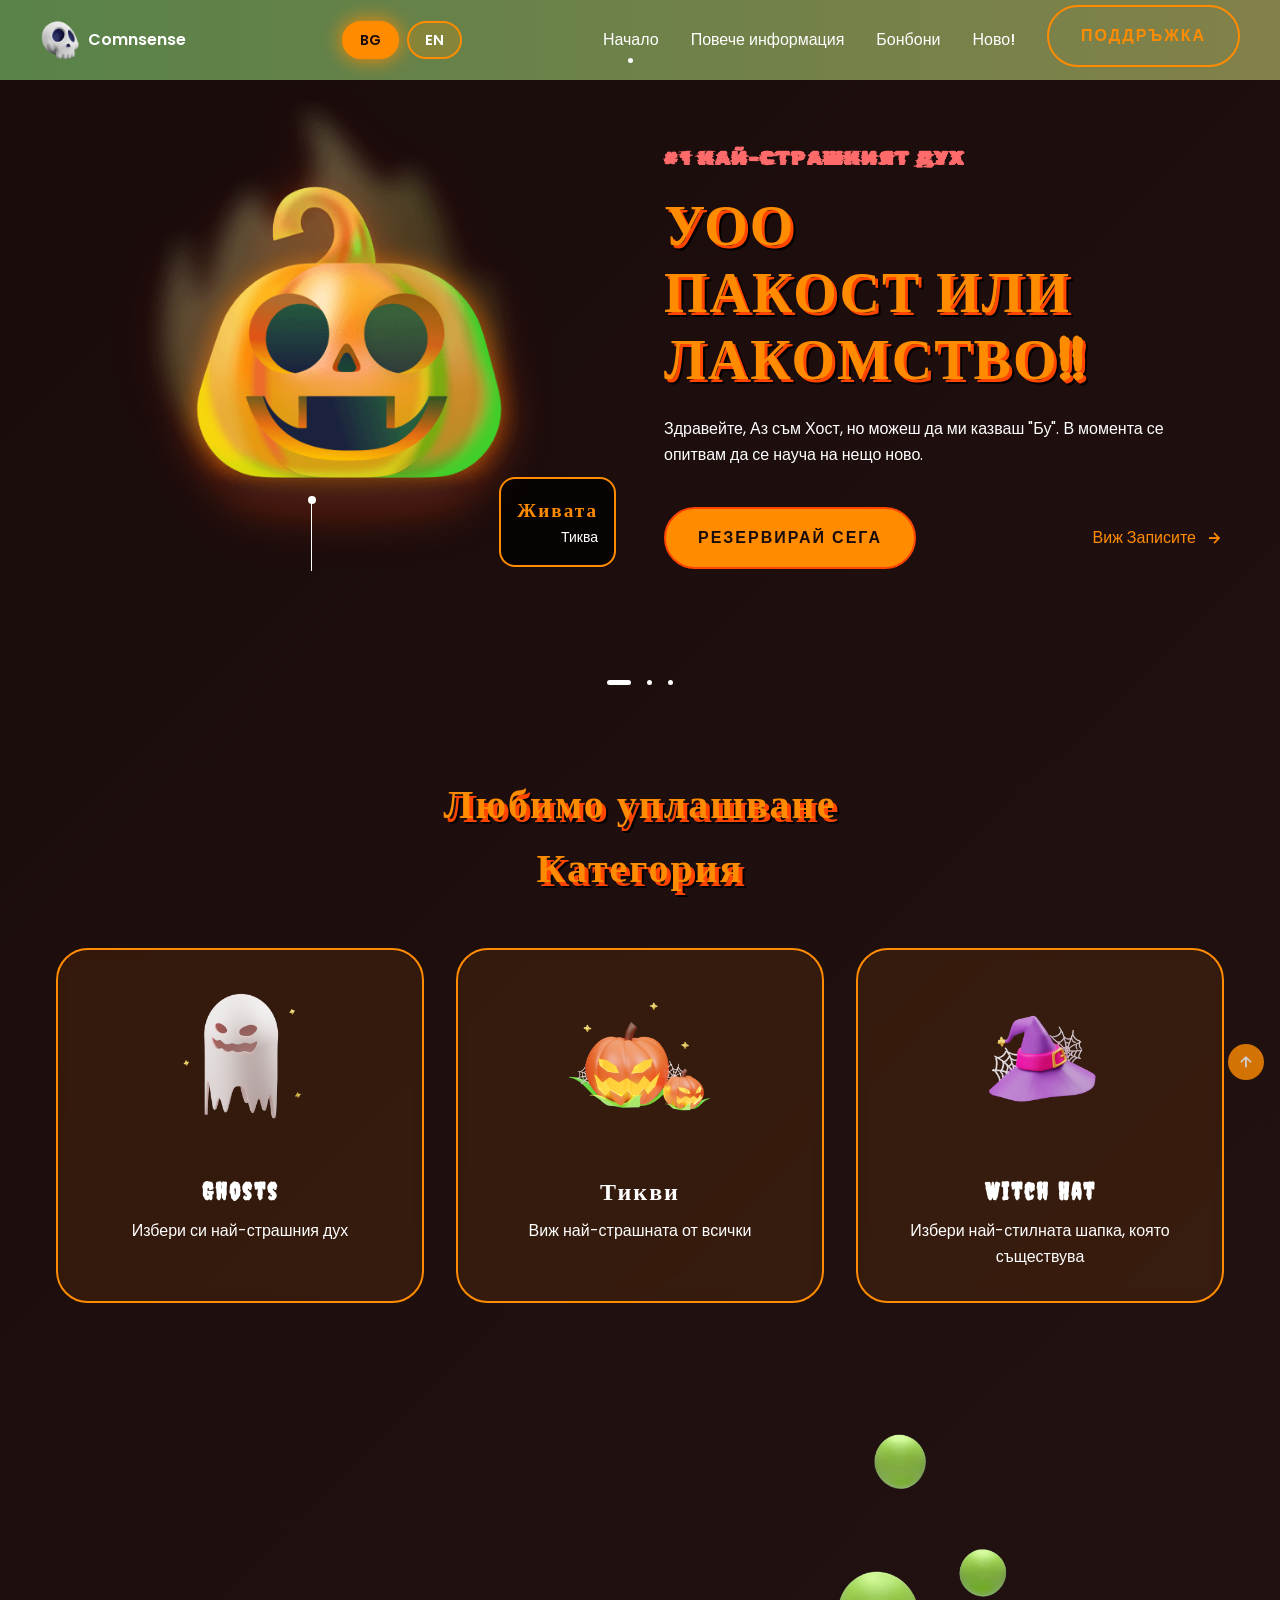
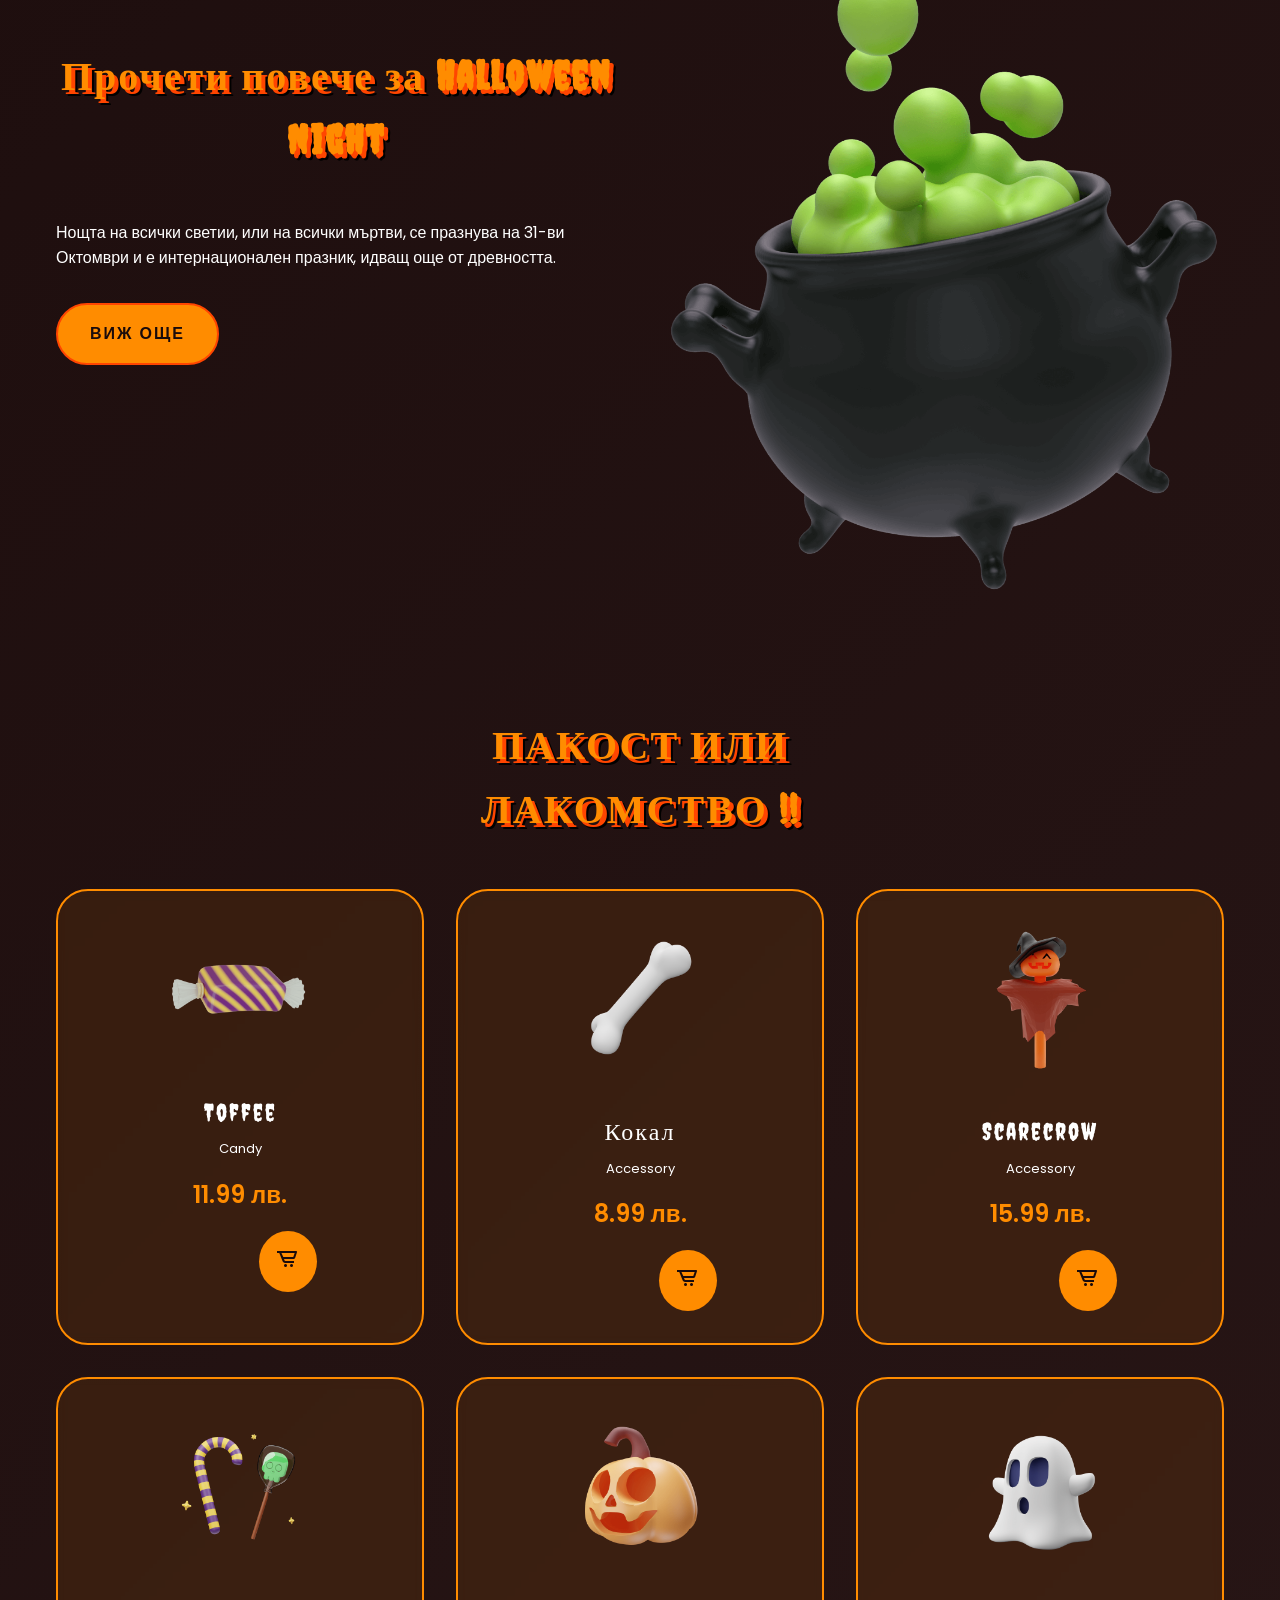
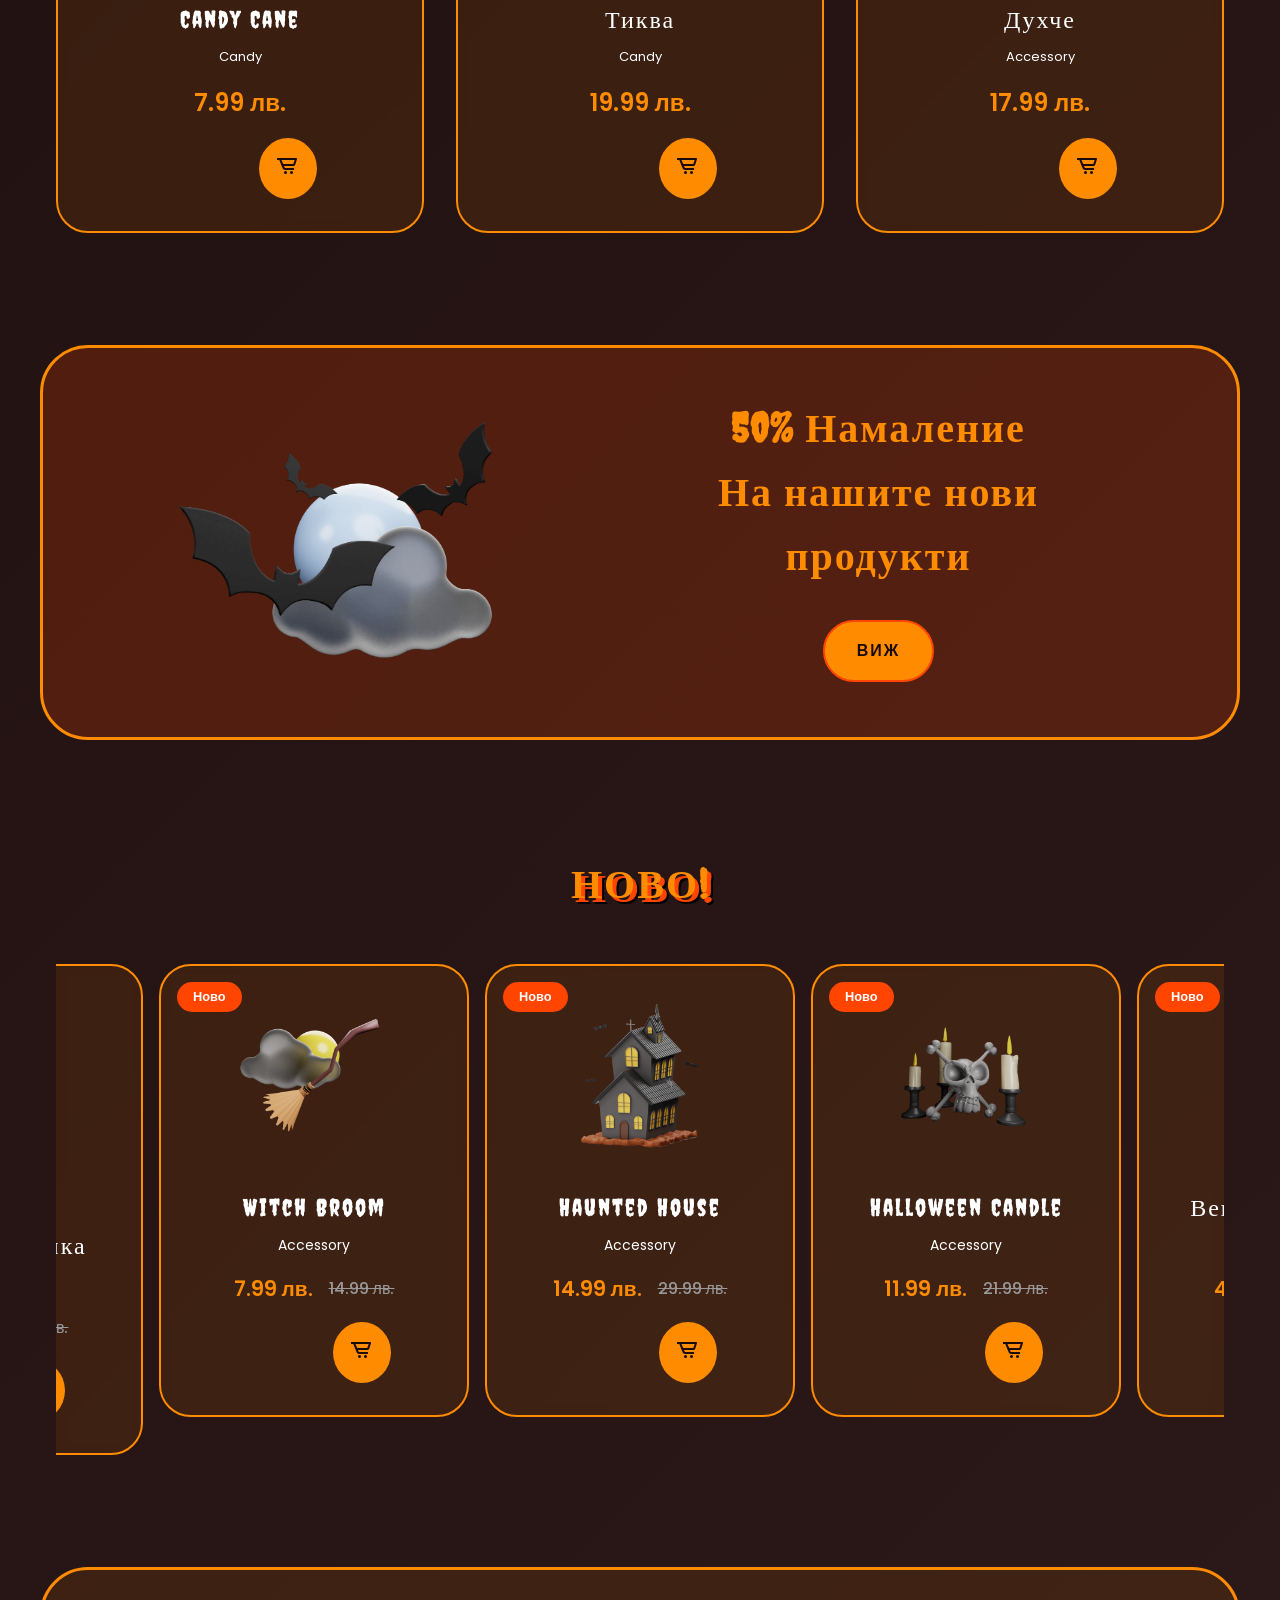
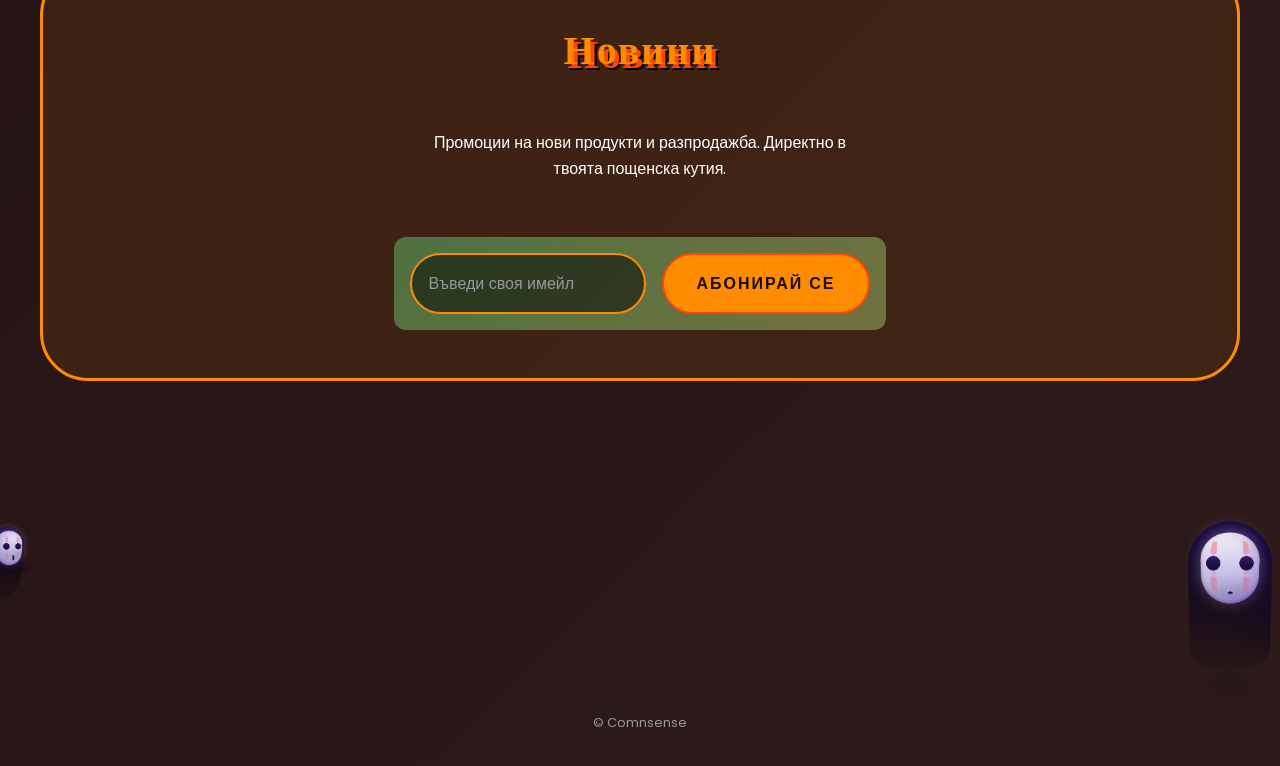
==== Halloween Website/index.html @ a044f671 "Add files via upload" ====
<!DOCTYPE html>
<html lang="bg">
<head>
    <meta charset="UTF-8">
    <meta name="viewport" content="width=device-width, initial-scale=1.0">
    
    <!--=============== FAVICON ===============-->
    <link rel="shortcut icon" href="assets/img/favicon.png" type="image/x-icon">
    
    <!--=============== BOXICONS ===============-->
    <link rel="stylesheet" href="https://cdn.jsdelivr.net/npm/boxicons@latest/css/boxicons.min.css">
    
    <!--=============== SWIPER CSS ===============--> 
    <link rel="stylesheet" href="assets/css/swiper-bundle.min.css">
    
    <!--=============== GOOGLE FONTS ===============-->
    <link rel="preconnect" href="https://fonts.googleapis.com">
    <link rel="preconnect" href="https://fonts.gstatic.com" crossorigin>
    <link href="https://fonts.googleapis.com/css2?family=Creepster&family=Poppins:wght@400;500;600;700&family=Rubik+Glitch&display=swap" rel="stylesheet">
    
    <!--=============== CSS ===============--> 
    <link rel="stylesheet" href="assets/css/styles.css">

    <style>
        /*=============== GOOGLE FONTS & БАЗОВИ СТИЛОВЕ ===============*/
        * {
            margin: 0;
            padding: 0;
            box-sizing: border-box;
        }

        body {
            font-family: 'Poppins', sans-serif;
            background: linear-gradient(135deg, #1a0b0b 0%, #2d1a1a 100%);
            color: #fff;
            line-height: 1.6;
        }

        html {
            scroll-behavior: smooth;
        }

        ul {
            list-style: none;
        }

        a {
            text-decoration: none;
        }

        img {
            max-width: 100%;
            height: auto;
        }

        .container {
            max-width: 1200px;
            margin: 0 auto;
            padding: 0 1rem;
        }

        .section {
            padding: 5rem 0 2rem;
        }

        .section__title {
            font-family: 'Creepster', cursive;
            font-size: 2.5rem;
            text-align: center;
            margin-bottom: 3rem;
            color: #ff8c00;
            text-shadow: 4px 4px 0 #ff4500, 6px 6px 0 #000;
            letter-spacing: 2px;
        }

        /*=============== ЕЗИКОВ ПРЕВКЛЮЧВАТЕЛ ===============*/
        .language-switcher {
            display: flex;
            gap: 0.5rem;
            margin-left: 1rem;
        }

        .lang-btn {
            background: rgba(255, 140, 0, 0.2);
            border: 2px solid #ff8c00;
            color: #fff;
            padding: 0.4rem 1rem;
            border-radius: 2rem;
            font-weight: 600;
            font-size: 0.9rem;
            cursor: pointer;
            transition: all 0.3s ease;
            backdrop-filter: blur(5px);
        }

        .lang-btn.active {
            background: #ff8c00;
            color: #1a0b0b;
            box-shadow: 0 0 20px #ff8c00;
        }

        .lang-btn:hover {
            background: #ff8c00;
            color: #1a0b0b;
            transform: scale(1.05);
        }

        /*=============== ШРИФТОВЕ ===============*/
        h1, h2, h3, h4 {
            font-family: 'Creepster', cursive;
            letter-spacing: 2px;
        }

        .home__title {
            font-size: 3.5rem;
            line-height: 1.2;
            color: #ff8c00;
            text-shadow: 3px 3px 0 #ff4500, 5px 5px 0 #000;
        }

        .home__subtitle {
            font-family: 'Rubik Glitch', cursive;
            font-size: 1.2rem;
            color: #ff6b6b;
        }

        .category__title, .trick__title, .new__title {
            font-family: 'Creepster', cursive;
            font-size: 1.5rem;
            margin: 1rem 0 0.5rem;
        }

        /*=============== АНИМАЦИИ ===============*/
        @keyframes float {
            0% { transform: translateY(0px) rotate(0deg); }
            50% { transform: translateY(-20px) rotate(2deg); }
            100% { transform: translateY(0px) rotate(0deg); }
        }
        
        @keyframes pulse {
            0% { transform: scale(1); }
            50% { transform: scale(1.08); filter: brightness(1.2); }
            100% { transform: scale(1); }
        }
        
        @keyframes spin {
            from { transform: rotate(0deg); }
            to { transform: rotate(360deg); }
        }
        
        @keyframes flicker {
            0% { opacity: 1; text-shadow: 0 0 10px #ff8c00; }
            25% { opacity: 0.8; text-shadow: 0 0 20px #ff4500; }
            50% { opacity: 1; text-shadow: 0 0 30px #ff8c00; }
            75% { opacity: 0.9; text-shadow: 0 0 15px #ff4500; }
            100% { opacity: 1; text-shadow: 0 0 10px #ff8c00; }
        }
        
        @keyframes shake {
            0% { transform: translateX(0); }
            25% { transform: translateX(-8px) rotate(-2deg); }
            50% { transform: translateX(8px) rotate(2deg); }
            75% { transform: translateX(-4px) rotate(-1deg); }
            100% { transform: translateX(0) rotate(0); }
        }
        
        @keyframes glow {
            0% { filter: drop-shadow(0 0 5px #ff8c00); }
            50% { filter: drop-shadow(0 0 20px #ff4500) drop-shadow(0 0 30px #ff8c00); }
            100% { filter: drop-shadow(0 0 5px #ff8c00); }
        }
        
        @keyframes bounce {
            0%, 100% { transform: translateY(0) scale(1); }
            50% { transform: translateY(-15px) scale(1.05); }
        }
        
        @keyframes rotate-scale {
            0% { transform: rotate(0) scale(1); }
            50% { transform: rotate(8deg) scale(1.15); }
            100% { transform: rotate(0) scale(1); }
        }

        @keyframes creepy-text {
            0% { transform: skew(0deg); }
            20% { transform: skew(5deg); }
            40% { transform: skew(-5deg); }
            60% { transform: skew(3deg); }
            80% { transform: skew(-3deg); }
            100% { transform: skew(0deg); }
        }

        /*=============== ПРИЛАГАНЕ НА АНИМАЦИИ ===============*/
        .home__img {
            animation: float 4s ease-in-out infinite;
            filter: drop-shadow(0 10px 20px rgba(255, 69, 0, 0.5));
        }
        
        .category__img {
            animation: pulse 3s ease-in-out infinite;
        }
        
        .trick__img {
            animation: bounce 3s ease-in-out infinite;
        }
        
        .new__img {
            animation: glow 3s ease-in-out infinite;
        }
        
        .discount__img {
            animation: rotate-scale 5s ease-in-out infinite;
        }
        
        .footer__img-one,
        .footer__img-two {
            animation: float 5s ease-in-out infinite;
        }
        
        .footer__img-two {
            animation-delay: 1.5s;
        }
        
        .nav__logo-img {
            animation: spin 12s linear infinite;
        }
        
        .section__title {
            animation: creepy-text 5s ease-in-out infinite;
        }
        
        .home__title {
            animation: flicker 3s ease-in-out infinite;
        }
        
        .button {
            transition: all 0.3s ease;
            position: relative;
            overflow: hidden;
        }
        
        .button::before {
            content: '';
            position: absolute;
            top: 50%;
            left: 50%;
            width: 0;
            height: 0;
            border-radius: 50%;
            background: rgba(255, 255, 255, 0.3);
            transform: translate(-50%, -50%);
            transition: width 0.6s, height 0.6s;
        }
        
        .button:hover::before {
            width: 300px;
            height: 300px;
        }
        
        .button:hover {
            animation: pulse 1s ease-in-out;
            transform: scale(1.08);
            background: #ff4500;
            box-shadow: 0 0 30px #ff4500;
        }
        
        .trick__content:hover .trick__img {
            animation: shake 0.6s ease-in-out;
        }
        
        .category__data:hover .category__img {
            animation: rotate-scale 0.8s ease-in-out;
        }
        
        .new__content:hover {
            transform: scale(1.08) translateY(-10px);
            box-shadow: 0 20px 40px rgba(255, 69, 0, 0.4);
            transition: all 0.4s ease;
        }
        
        .scrollup {
            animation: bounce 2.5s ease-in-out infinite;
            background: #ff8c00;
            border-radius: 50%;
            padding: 0.5rem;
            display: flex;
            align-items: center;
            justify-content: center;
        }

        /*=============== СТИЛОВЕ ЗА БУТОНИТЕ ===============*/
        .button {
            display: inline-block;
            background: #ff8c00;
            color: #1a0b0b;
            padding: 1rem 2rem;
            border-radius: 3rem;
            font-weight: 600;
            transition: all 0.4s ease;
            border: 2px solid #ff4500;
            text-transform: uppercase;
            letter-spacing: 2px;
            position: relative;
            z-index: 1;
        }

        .button--ghost {
            background: transparent;
            border: 2px solid #ff8c00;
            color: #ff8c00;
        }

        .button--ghost:hover {
            background: #ff8c00;
            color: #1a0b0b;
        }

        .button--link {
            background: transparent;
            border: none;
            color: #ff8c00;
        }

        .button--link:hover {
            background: transparent;
            color: #ff4500;
            box-shadow: none;
        }

        /*=============== НАВИГАЦИЯ ===============*/
        .nav {
            display: flex;
            justify-content: space-between;
            align-items: center;
            padding: 1.5rem 0;
        }

        .nav__logo {
            display: flex;
            align-items: center;
            gap: 0.5rem;
            color: #fff;
            font-weight: 600;
        }

        .nav__logo-img {
            width: 2.5rem;
        }

        .nav__menu {
            display: flex;
            align-items: center;
        }

        .nav__list {
            display: flex;
            gap: 2rem;
        }

        .nav__link {
            color: #fff;
            font-weight: 500;
            transition: 0.3s;
        }

        .nav__link:hover {
            color: #ff8c00;
        }

        .nav__close, .nav__toggle {
            display: none;
        }

        /*=============== НАЧАЛО ===============*/
        .home__content {
            display: grid;
            grid-template-columns: repeat(2, 1fr);
            gap: 3rem;
            align-items: center;
        }

        .home__group {
            position: relative;
        }

        .home__details-img {
            position: absolute;
            bottom: 0;
            right: 0;
            background: rgba(0, 0, 0, 0.7);
            padding: 1rem;
            border-radius: 1rem;
            border: 2px solid #ff8c00;
        }

        .home__details-title {
            font-size: 1.2rem;
            color: #ff8c00;
        }

        .home__buttons {
            display: flex;
            gap: 1rem;
            margin-top: 2rem;
        }

        /*=============== КАТЕГОРИИ ===============*/
        .category__container {
            display: grid;
            grid-template-columns: repeat(3, 1fr);
            gap: 2rem;
        }

        .category__data {
            text-align: center;
            background: rgba(255, 140, 0, 0.1);
            padding: 2rem;
            border-radius: 2rem;
            border: 2px solid #ff8c00;
            backdrop-filter: blur(5px);
            transition: 0.4s;
        }

        .category__img {
            width: 150px;
            margin-bottom: 1rem;
        }

        /*=============== ЗА НАС ===============*/
        .about__container {
            display: grid;
            grid-template-columns: repeat(2, 1fr);
            gap: 3rem;
            align-items: center;
        }

        .about__img {
            width: 100%;
            animation: float 5s ease-in-out infinite;
        }

        /*=============== ПРОДУКТИ ===============*/
        .trick__container {
            display: grid;
            grid-template-columns: repeat(3, 1fr);
            gap: 2rem;
        }

        .trick__content {
            background: rgba(255, 140, 0, 0.1);
            padding: 2rem;
            border-radius: 2rem;
            border: 2px solid #ff8c00;
            text-align: center;
            position: relative;
            backdrop-filter: blur(5px);
            transition: 0.4s;
        }

        .trick__img {
            width: 150px;
            margin-bottom: 1rem;
        }

        .trick__price {
            display: block;
            font-size: 1.5rem;
            font-weight: 600;
            color: #ff8c00;
            margin: 1rem 0;
        }

        .trick__button {
            background: #ff8c00;
            border: none;
            padding: 1rem;
            border-radius: 50%;
            cursor: pointer;
            transition: 0.4s;
        }

        .trick__icon {
            font-size: 1.5rem;
            color: #1a0b0b;
        }

        /*=============== НАМАЛЕНИЕ ===============*/
        .discount__container {
            display: grid;
            grid-template-columns: repeat(2, 1fr);
            gap: 3rem;
            align-items: center;
            background: rgba(255, 69, 0, 0.2);
            padding: 3rem;
            border-radius: 3rem;
            border: 3px solid #ff8c00;
        }

        .discount__title {
            font-family: 'Creepster', cursive;
            font-size: 2.5rem;
            color: #ff8c00;
            margin-bottom: 2rem;
        }

        /*=============== НОВО ===============*/
        .new__container {
            overflow: hidden;
        }

        .new__content {
            background: rgba(255, 140, 0, 0.1);
            padding: 2rem;
            border-radius: 2rem;
            border: 2px solid #ff8c00;
            text-align: center;
            position: relative;
            backdrop-filter: blur(5px);
        }

        .new__tag {
            position: absolute;
            top: 1rem;
            left: 1rem;
            background: #ff4500;
            color: #fff;
            padding: 0.3rem 1rem;
            border-radius: 2rem;
            font-size: 0.8rem;
            font-weight: 600;
        }

        .new__img {
            width: 150px;
            margin-bottom: 1rem;
        }

        .new__prices {
            display: flex;
            justify-content: center;
            gap: 1rem;
            margin: 1rem 0;
        }

        .new__price {
            font-size: 1.3rem;
            font-weight: 600;
            color: #ff8c00;
        }

        .new__discount {
            font-size: 1rem;
            color: #999;
            text-decoration: line-through;
        }

        .new__button {
            background: #ff8c00;
            border: none;
            padding: 1rem;
            border-radius: 50%;
            cursor: pointer;
        }

        .new__icon {
            font-size: 1.5rem;
            color: #1a0b0b;
        }

        /*=============== БЮЛЕТИН ===============*/
        .newsletter__container {
            text-align: center;
            background: rgba(255, 140, 0, 0.1);
            padding: 3rem;
            border-radius: 3rem;
            border: 3px solid #ff8c00;
        }

        .newsletter__form {
            display: flex;
            gap: 1rem;
            max-width: 500px;
            margin: 2rem auto 0;
        }

        .newsletter__input {
            flex: 1;
            padding: 1rem;
            border-radius: 3rem;
            border: 2px solid #ff8c00;
            background: rgba(0, 0, 0, 0.5);
            color: #fff;
            font-size: 1rem;
        }

        .newsletter__input::placeholder {
            color: #999;
        }

        /*=============== ФУТЪР ===============*/
        .footer__container {
            display: grid;
            grid-template-columns: repeat(4, 1fr);
            gap: 2rem;
            position: relative;
        }

        .footer__logo {
            display: flex;
            align-items: center;
            gap: 0.5rem;
            color: #fff;
            font-weight: 600;
            margin-bottom: 1rem;
        }

        .footer__logo-img {
            width: 2rem;
        }

        .footer__social {
            display: flex;
            gap: 1rem;
            margin-top: 1rem;
        }

        .footer__social-link {
            color: #ff8c00;
            font-size: 1.5rem;
            transition: 0.3s;
        }

        .footer__social-link:hover {
            color: #ff4500;
            transform: translateY(-3px);
        }

        .footer__title {
            font-family: 'Creepster', cursive;
            font-size: 1.2rem;
            color: #ff8c00;
            margin-bottom: 1rem;
        }

        .footer__links {
            display: flex;
            flex-direction: column;
            gap: 0.5rem;
        }

        .footer__link {
            color: #fff;
            transition: 0.3s;
        }

        .footer__link:hover {
            color: #ff8c00;
            transform: translateX(5px);
        }

        .footer__copy {
            display: block;
            text-align: center;
            margin-top: 3rem;
            color: #999;
        }

        .footer__img-one, .footer__img-two {
            position: absolute;
            bottom: 0;
            right: 0;
            width: 100px;
        }

        .footer__img-two {
            right: 80px;
            width: 70px;
        }

        /*=============== МЕДИЙНИ ЗАЯВКИ ===============*/
        @media (max-width: 768px) {
            .nav__menu {
                position: fixed;
                top: -100%;
                left: 0;
                width: 100%;
                background: rgba(0, 0, 0, 0.9);
                padding: 2rem;
                border-radius: 0 0 2rem 2rem;
                transition: 0.4s;
            }

            .nav__menu.show-menu {
                top: 0;
            }

            .nav__list {
                flex-direction: column;
                align-items: center;
            }

            .nav__close {
                display: block;
                position: absolute;
                top: 1rem;
                right: 1rem;
                font-size: 2rem;
                color: #fff;
                cursor: pointer;
            }

            .nav__toggle {
                display: block;
                font-size: 1.5rem;
                color: #fff;
                cursor: pointer;
            }

            .home__content {
                grid-template-columns: 1fr;
                text-align: center;
            }

            .home__buttons {
                justify-content: center;
            }

            .category__container {
                grid-template-columns: 1fr;
            }

            .about__container {
                grid-template-columns: 1fr;
            }

            .trick__container {
                grid-template-columns: 1fr;
            }

            .discount__container {
                grid-template-columns: 1fr;
                text-align: center;
            }

            .footer__container {
                grid-template-columns: 1fr;
            }

            .language-switcher {
                margin: 1rem 0;
            }
        }
    </style>
    
    <title>Halloween-Candy.Website</title>
</head>
<body>
    <!--==================== HEADER ====================-->
    <header class="header" id="header">
        <nav class="nav container">
            <a href="#" class="nav__logo">
                <img src="assets/img/logo.png" alt="Halloween Logo" class="nav__logo-img">
                <span data-bg="Comnsense" data-en="Comnsense">Comnsense</span>
            </a>

            <div class="language-switcher">
                <button class="lang-btn active" data-lang="bg">BG</button>
                <button class="lang-btn" data-lang="en">EN</button>
            </div>

            <div class="nav__menu" id="nav-menu">
                <ul class="nav__list">
                    <li class="nav__item">
                        <a href="#home" class="nav__link active-link" data-bg="Начало" data-en="Home">Начало</a>
                    </li>
                    <li class="nav__item">
                        <a href="#about" class="nav__link" data-bg="Повече информация" data-en="About">Повече информация</a>
                    </li>
                    <li class="nav__item">
                        <a href="#trick" class="nav__link" data-bg="Бонбони" data-en="Candy">Бонбони</a>
                    </li>
                    <li class="nav__item">
                        <a href="#new" class="nav__link" data-bg="Ново!" data-en="New!">Ново!</a>
                    </li>
                    <li class="nav__item">
                        <a href="#" class="button button--ghost" data-bg="Поддръжка" data-en="Support">Поддръжка</a>
                    </li>
                </ul>

                <div class="nav__close" id="nav-close">
                    <i class='bx bx-x'></i>
                </div>

                <img src="assets/img/nav-img.png" alt="Navigation Decoration" class="nav__img">
            </div>

            <div class="nav__toggle" id="nav-toggle">
                <i class='bx bx-grid-alt'></i>
            </div>
        </nav>
    </header>

    <main class="main">
        <!--==================== HOME ====================-->
        <section class="home container" id="home">
            <div class="swiper home-swiper">
                <div class="swiper-wrapper">
                    <!-- HOME SLIDER 1 -->
                    <div class="swiper-slide">
                        <div class="home__content grid">
                            <div class="home__group">
                                <img src="assets/img/home1-img.png" alt="Living Pumpkin" class="home__img">
                                <div class="home__indicator"></div>
                                <div class="home__details-img">
                                    <h4 class="home__details-title" data-bg="Живата" data-en="The Living">Живата</h4>
                                    <span class="home__details-subtitle" data-bg="Тиква" data-en="Pumpkin">Тиква</span>
                                </div>
                            </div>

                            <div class="home__data">
                                <h3 class="home__subtitle" data-bg="#1 Най-страшният ДУХ" data-en="#1 The Scariest GHOST">#1 Най-страшният ДУХ</h3>
                                <h1 class="home__title" data-bg="УОО <br> ПАКОСТ ИЛИ <br> ЛАКОМСТВО!!" data-en="WHOO <br> TRICK OR <br> TREAT!!">УОО <br> ПАКОСТ ИЛИ <br> ЛАКОМСТВО!!</h1>
                                <p class="home__description" data-bg="Здравейте, Аз съм Хост, но можеш да ми казваш 'Бу'. В момента се опитвам да се науча на нещо ново." data-en="Hello, I'm Host, but you can call me 'Boo'. Right now I'm trying to learn something new.">Здравейте, Аз съм Хост, но можеш да ми казваш "Бу". В момента се опитвам да се науча на нещо ново.</p>

                                <div class="home__buttons">
                                    <a href="#" class="button" data-bg="Резервирай Сега" data-en="Book Now">Резервирай Сега</a>
                                    <a href="#" class="button--link button--flex" data-bg="Виж Записите" data-en="Watch Records">Виж Записите <i class='bx bx-right-arrow-alt button__icon'></i></a>
                                </div>
                            </div>
                        </div>
                    </div>

                    <!-- HOME SLIDER 2 -->
                    <div class="swiper-slide">
                        <div class="home__content grid">
                            <div class="home__group">
                                <img src="assets/img/home2-img.png" alt="Adi and Brother" class="home__img">
                                <div class="home__indicator"></div>
                                <div class="home__details-img">
                                    <h4 class="home__details-title" data-bg="Ади & брат му" data-en="Adi & his brother">Ади & брат му</h4>
                                    <span class="home__details-subtitle" data-bg="Не могат да се опишат с думи!" data-en="Words cannot describe them!">Не могат да се опишат с думи!</span>
                                </div>
                            </div>

                            <div class="home__data">
                                <h3 class="home__subtitle" data-bg="#2 Най-доброто дуо" data-en="#2 Best duo">#2 Най-доброто дуо</h3>
                                <h1 class="home__title" data-bg="ДОНЕСИ <br> МИ ПАМУКА <br> CANDY" data-en="BRING <br> ME COTTON <br> CANDY">ДОНЕСИ <br> МИ ПАМУКА <br> CANDY</h1>
                                <p class="home__description" data-bg="Ади краде памучени сладки от своя брат и ги изяжда наведнъж, това гладно чудовище." data-en="Adi steals cotton candy from his brother and eats it all at once, that hungry monster.">Ади краде памучени сладки от своя брат и ги изяжда наведнъж, това гладно чудовище.</p>

                                <div class="home__buttons">
                                    <a href="#" class="button" data-bg="Запази СЕГА" data-en="Book NOW">Запази СЕГА</a>
                                    <a href="#" class="button--link button--flex" data-bg="Виж записите" data-en="Watch records">Виж записите <i class='bx bx-right-arrow-alt button__icon'></i></a>
                                </div>
                            </div>
                        </div>
                    </div>

                    <!-- HOME SLIDER 3 -->
                    <div class="swiper-slide">
                        <div class="home__content grid">
                            <div class="home__group">
                                <img src="assets/img/home3-img.png" alt="Captain Sam" class="home__img">
                                <div class="home__indicator"></div>
                                <div class="home__details-img">
                                    <h4 class="home__details-title" data-bg="Капитан Сем" data-en="Captain Sam">Капитан Сем</h4>
                                    <span class="home__details-subtitle" data-bg="Дух Ветеран Spooky" data-en="Spooky Veteran Ghost">Дух Ветеран Spooky</span>
                                </div>
                            </div>

                            <div class="home__data">
                                <h3 class="home__subtitle" data-bg="#3 Най-страшен дух" data-en="#3 Scariest ghost">#3 Най-страшен дух</h3>
                                <h1 class="home__title" data-bg="RESPAWN <br> THE SPOOKY <br> СКЕЛЕТ" data-en="RESPAWN <br> THE SPOOKY <br> SKELETON">RESPAWN <br> THE SPOOKY <br> СКЕЛЕТ</h1>
                                <p class="home__description" data-bg="Докато търсихме сладки кутрета, Капитан сем се завърна от трагична смърт заедно със своите сертифицирани Хогуардс умения, той обещава да е герой за всички духоподобни." data-en="While we were looking for sweet puppies, Captain Sam returned from a tragic death along with his certified Hogwarts skills, he promises to be a hero for all ghost-like.">Докато търсихме сладки кутрета, Капитан сем се завърна от трагична смърт заедно със своите сертифицирани Хогуардс умения, той обещава да е герой за всички духоподобни.</p>

                                <div class="home__buttons">
                                    <a href="#" class="button" data-bg="Запази СЕГА" data-en="Book NOW">Запази СЕГА</a>
                                    <a href="#" class="button--link button--flex" data-bg="Виж записите" data-en="Watch records">Виж записите <i class='bx bx-right-arrow-alt button__icon'></i></a>
                                </div>
                            </div>
                        </div>
                    </div>
                </div>
                <div class="swiper-pagination"></div>
            </div>
        </section>
        
        <!--==================== CATEGORY ====================-->
        <section class="section category">
            <h2 class="section__title" data-bg="Любимо уплашване <br> Категория" data-en="Favorite spooking <br> Category">Любимо уплашване <br> Категория</h2>

            <div class="category__container container grid">
                <div class="category__data">
                    <img src="assets/img/category1-img.png" alt="Ghosts" class="category__img">
                    <h3 class="category__title" data-bg="Ghosts" data-en="Ghosts">Ghosts</h3>
                    <p class="category__description" data-bg="Избери си най-страшния дух" data-en="Choose the scariest ghost">Избери си най-страшния дух</p>
                </div>

                <div class="category__data">
                    <img src="assets/img/category2-img.png" alt="Pumpkins" class="category__img">
                    <h3 class="category__title" data-bg="Тикви" data-en="Pumpkins">Тикви</h3>
                    <p class="category__description" data-bg="Виж най-страшната от всички" data-en="See the scariest of all">Виж най-страшната от всички</p>
                </div>

                <div class="category__data">
                    <img src="assets/img/category3-img.png" alt="Witch Hat" class="category__img">
                    <h3 class="category__title" data-bg="Witch Hat" data-en="Witch Hat">Witch Hat</h3>
                    <p class="category__description" data-bg="Избери най-стилната шапка, която съществува" data-en="Choose the coolest hat that exists">Избери най-стилната шапка, която съществува</p>
                </div>
            </div>
        </section>

        <!--==================== ABOUT ====================-->
        <section class="section about" id="about">
            <div class="about__container container grid">
                <div class="about__data">
                    <h2 class="section__title about__title" data-bg="Прочети повече за Halloween <br> Night" data-en="Read more about Halloween <br> Night">Прочети повече за Halloween <br> Night</h2>
                    <p class="about__description" data-bg="Нощта на всички светии, или на всички мъртви, се празнува на 31-ви Октомври и е интернационален празник, идващ още от древността." data-en="All Saints' Night, or All Dead, is celebrated on October 31st and is an international holiday dating back to ancient times.">Нощта на всички светии, или на всички мъртви, се празнува на 31-ви Октомври и е интернационален празник, идващ още от древността.</p>
                    <a href="#" class="button" data-bg="Виж още" data-en="See more">Виж още</a>
                </div>

                <img src="assets/img/about-img.png" alt="About Halloween" class="about__img">
            </div>
        </section>

        <!--==================== TRICK OR TREAT ====================-->
        <section class="section trick" id="trick">
            <h2 class="section__title" data-bg="ПАКОСТ ИЛИ <br> ЛАКОМСТВО !!" data-en="TRICK OR <br> TREAT !!">ПАКОСТ ИЛИ <br> ЛАКОМСТВО !!</h2>

            <div class="trick__container container grid">
                <div class="trick__content">
                    <img src="assets/img/trick-treat1-img.png" alt="Toffee Candy" class="trick__img">
                    <h3 class="trick__title" data-bg="Toffee" data-en="Toffee">Toffee</h3>
                    <span class="trick__subtitle" data-bg="Candy" data-en="Candy">Candy</span>
                    <span class="trick__price">11.99 лв.</span>
                    <button class="button trick__button">
                        <i class='bx bx-cart-alt trick__icon'></i>
                    </button>
                </div>

                <div class="trick__content">
                    <img src="assets/img/trick-treat2-img.png" alt="Bone Accessory" class="trick__img">
                    <h3 class="trick__title" data-bg="Кокал" data-en="Bone">Кокал</h3>
                    <span class="trick__subtitle" data-bg="Accessory" data-en="Accessory">Accessory</span>
                    <span class="trick__price">8.99 лв.</span>
                    <button class="button trick__button">
                        <i class='bx bx-cart-alt trick__icon'></i>
                    </button>
                </div>

                <div class="trick__content">
                    <img src="assets/img/trick-treat3-img.png" alt="Scarecrow" class="trick__img">
                    <h3 class="trick__title" data-bg="Scarecrow" data-en="Scarecrow">Scarecrow</h3>
                    <span class="trick__subtitle" data-bg="Accessory" data-en="Accessory">Accessory</span>
                    <span class="trick__price">15.99 лв.</span>
                    <button class="button trick__button">
                        <i class='bx bx-cart-alt trick__icon'></i>
                    </button>
                </div>

                <div class="trick__content">
                    <img src="assets/img/trick-treat4-img.png" alt="Candy Cane" class="trick__img">
                    <h3 class="trick__title" data-bg="Candy Cane" data-en="Candy Cane">Candy Cane</h3>
                    <span class="trick__subtitle" data-bg="Candy" data-en="Candy">Candy</span>
                    <span class="trick__price">7.99 лв.</span>
                    <button class="button trick__button">
                        <i class='bx bx-cart-alt trick__icon'></i>
                    </button>
                </div>

                <div class="trick__content">
                    <img src="assets/img/trick-treat5-img.png" alt="Pumpkin Candy" class="trick__img">
                    <h3 class="trick__title" data-bg="Тиква" data-en="Pumpkin">Тиква</h3>
                    <span class="trick__subtitle" data-bg="Candy" data-en="Candy">Candy</span>
                    <span class="trick__price">19.99 лв.</span>
                    <button class="button trick__button">
                        <i class='bx bx-cart-alt trick__icon'></i>
                    </button>
                </div>

                <div class="trick__content">
                    <img src="assets/img/trick-treat6-img.png" alt="Ghost Accessory" class="trick__img">
                    <h3 class="trick__title" data-bg="Духче" data-en="Ghost">Духче</h3>
                    <span class="trick__subtitle" data-bg="Accessory" data-en="Accessory">Accessory</span>
                    <span class="trick__price">17.99 лв.</span>
                    <button class="button trick__button">
                        <i class='bx bx-cart-alt trick__icon'></i>
                    </button>
                </div>
            </div>
        </section>
        
        <!--==================== DISCOUNT ====================-->
        <section class="section discount">
            <div class="discount__container container grid">
                <div class="discount__data">
                    <h2 class="discount__title" data-bg="50% Намаление <br> На нашите нови продукти" data-en="50% Off <br> On our new products">50% Намаление <br> На нашите нови продукти</h2>
                    <a href="#" class="button" data-bg="Виж" data-en="See">Виж</a>
                </div>

                <img src="assets/img/discount-img.png" alt="Discount Offer" class="discount__img">
            </div>
        </section>

        <!--==================== NEW ARRIVALS ====================-->
        <section class="section new" id="new">
            <h2 class="section__title" data-bg="НОВО!" data-en="NEW!">НОВО!</h2>

            <div class="new__container container">
                <div class="swiper new-swiper">
                    <div class="swiper-wrapper">
                        <div class="new__content swiper-slide">
                            <div class="new__tag" data-bg="Ново" data-en="New">Ново</div>
                            <img src="assets/img/new1-img.png" alt="Haunted House" class="new__img">
                            <h3 class="new__title" data-bg="Haunted House" data-en="Haunted House">Haunted House</h3>
                            <span class="new__subtitle" data-bg="Accessory" data-en="Accessory">Accessory</span>
                            <div class="new__prices">
                                <span class="new__price">14.99 лв.</span>
                                <span class="new__discount">29.99 лв.</span>
                            </div>
                            <button class="button new__button">
                                <i class='bx bx-cart-alt new__icon'></i>
                            </button>
                        </div>
    
                        <div class="new__content swiper-slide">
                            <div class="new__tag" data-bg="Ново" data-en="New">Ново</div>
                            <img src="assets/img/new2-img.png" alt="Halloween Candle" class="new__img">
                            <h3 class="new__title" data-bg="Halloween Candle" data-en="Halloween Candle">Halloween Candle</h3>
                            <span class="new__subtitle" data-bg="Accessory" data-en="Accessory">Accessory</span>
                            <div class="new__prices">
                                <span class="new__price">11.99 лв.</span>
                                <span class="new__discount">21.99 лв.</span>
                            </div>
                            <button class="button new__button">
                                <i class='bx bx-cart-alt new__icon'></i>
                            </button>
                        </div>
    
                        <div class="new__content swiper-slide">
                            <div class="new__tag" data-bg="Ново" data-en="New">Ново</div>
                            <img src="assets/img/new3-img.png" alt="Witch Hat" class="new__img">
                            <h3 class="new__title" data-bg="Вещерска Шапка" data-en="Witch Hat">Вещерска Шапка</h3>
                            <span class="new__subtitle" data-bg="Accessory" data-en="Accessory">Accessory</span>
                            <div class="new__prices">
                                <span class="new__price">4.99 лв.</span>
                                <span class="new__discount">9.99 лв.</span>
                            </div>
                            <button class="button new__button">
                                <i class='bx bx-cart-alt new__icon'></i>
                            </button>
                        </div>
    
                        <div class="new__content swiper-slide">
                            <div class="new__tag" data-bg="Ново" data-en="New">Ново</div>
                            <img src="assets/img/new4-img.png" alt="Rip Accessory" class="new__img">
                            <h3 class="new__title" data-bg="Rip" data-en="Rip">Rip</h3>
                            <span class="new__subtitle" data-bg="Accessory" data-en="Accessory">Accessory</span>
                            <div class="new__prices">
                                <span class="new__price">24.99 лв.</span>
                                <span class="new__discount">44.99 лв.</span>
                            </div>
                            <button class="button new__button">
                                <i class='bx bx-cart-alt new__icon'></i>
                            </button>
                        </div>
    
                        <div class="new__content swiper-slide">
                            <div class="new__tag" data-bg="Ново" data-en="New">Ново</div>
                            <img src="assets/img/new5-img.png" alt="Crystal Ball" class="new__img">
                            <h3 class="new__title" data-bg="Ужасяваща кристална топка" data-en="Horrifying crystal ball">Ужасяваща кристална топка</h3>
                            <span class="new__subtitle" data-bg="Accessory" data-en="Accessory">Accessory</span>
                            <div class="new__prices">
                                <span class="new__price">5.99 лв.</span>
                                <span class="new__discount">12.99 лв.</span>
                            </div>
                            <button class="button new__button">
                                <i class='bx bx-cart-alt new__icon'></i>
                            </button>
                        </div>
    
                        <div class="new__content swiper-slide">
                            <div class="new__tag" data-bg="Ново" data-en="New">Ново</div>
                            <img src="assets/img/new6-img.png" alt="Witch Broom" class="new__img">
                            <h3 class="new__title" data-bg="Witch Broom" data-en="Witch Broom">Witch Broom</h3>
                            <span class="new__subtitle" data-bg="Accessory" data-en="Accessory">Accessory</span>
                            <div class="new__prices">
                                <span class="new__price">7.99 лв.</span>
                                <span class="new__discount">14.99 лв.</span>
                            </div>
                            <button class="button new__button">
                                <i class='bx bx-cart-alt new__icon'></i>
                            </button>
                        </div>
                    </div>
                </div>
            </div>
        </section>

        <!--==================== OUR NEWSLETTER ====================-->
        <section class="section newsletter">
            <div class="newsletter__container container">
                <h2 class="section__title" data-bg="Новини" data-en="Newsletter">Новини</h2>
                <p class="newsletter__description" data-bg="Промоции на нови продукти и разпродажба. Директно в твоята пощенска кутия." data-en="New product promotions and sale. Directly to your mailbox.">
                    Промоции на нови продукти и разпродажба. Директно в твоята пощенска кутия.
                </p>

                <form action="#" class="newsletter__form">
                    <input type="email" placeholder="Въведи своя имейл" class="newsletter__input" data-bg="Въведи своя имейл" data-en="Enter your email" required>
                    <button class="button" type="submit" data-bg="Абонирай се" data-en="Subscribe">
                        Абонирай се
                    </button>
                </form>
            </div>
        </section>
    </main>

    <!--==================== FOOTER ====================-->
    <footer class="footer section">
        <div class="footer__container container grid">
            <div class="footer__content">
                <a href="#" class="footer__logo">
                    <img src="assets/img/logo.png" alt="Halloween Logo" class="footer__logo-img">
                    <span data-bg="Halloween" data-en="Halloween">Halloween</span>
                </a>

                <p class="footer__description" data-bg="Наслади се на най-страшната нощ в живота си." data-en="Enjoy the scariest night of your life.">Наслади се на най-страшната нощ в живота си.</p>
                
                <div class="footer__social">
                    <a href="https://www.facebook.com/" target="_blank" rel="noopener" class="footer__social-link">
                        <i class='bx bxl-facebook'></i>
                    </a>
                    <a href="https://www.instagram.com/" target="_blank" rel="noopener" class="footer__social-link">
                        <i class='bx bxl-instagram-alt'></i>
                    </a>
                    <a href="https://twitter.com/" target="_blank" rel="noopener" class="footer__social-link">
                        <i class='bx bxl-twitter'></i>
                    </a>
                </div>
            </div>

            <div class="footer__content">
                <h3 class="footer__title" data-bg="За нас" data-en="About Us">За нас</h3>
                
                <ul class="footer__links">
                    <li><a href="#" class="footer__link" data-bg="За нас" data-en="About Us">За нас</a></li>
                    <li><a href="#" class="footer__link" data-bg="Какво предлагаме?" data-en="What we offer?">Какво предлагаме?</a></li>
                    <li><a href="#" class="footer__link" data-bg="Новини" data-en="News">Новини</a></li>
                </ul>
            </div>

            <div class="footer__content">
                <h3 class="footer__title" data-bg="Услуги" data-en="Services">Услуги</h3>
                
                <ul class="footer__links">
                    <li><a href="#" class="footer__link" data-bg="Цени" data-en="Prices">Цени</a></li>
                    <li><a href="#" class="footer__link" data-bg="Намаления" data-en="Discounts">Намаления</a></li>
                    <li><a href="#" class="footer__link" data-bg="Доставка" data-en="Delivery">Доставка</a></li>
                </ul>
            </div>

            <div class="footer__content">
                <h3 class="footer__title" data-bg="Нашата компания" data-en="Our Company">Нашата компания</h3>
                
                <ul class="footer__links">
                    <li><a href="#" class="footer__link" data-bg="Блог" data-en="Blog">Блог</a></li>
                    <li><a href="#" class="footer__link" data-bg="За Нас" data-en="About Us">За Нас</a></li>
                    <li><a href="#" class="footer__link" data-bg="Нашата Мисия" data-en="Our Mission">Нашата Мисия</a></li>
                </ul>
            </div>
        </div>

        <span class="footer__copy">&#169; Comnsense</span>

        <img src="assets/img/footer1-img.png" alt="Footer Decoration 1" class="footer__img-one">
        <img src="assets/img/footer2-img.png" alt="Footer Decoration 2" class="footer__img-two">
    </footer>

    <!--=============== SCROLL UP ===============-->
    <a href="#" class="scrollup" id="scroll-up">
        <i class='bx bx-up-arrow-alt scrollup__icon'></i>
    </a>
    
    <!--=============== SCROLL REVEAL ===============-->
    <script src="assets/js/scrollreveal.min.js"></script>

    <!--=============== SWIPER JS ===============-->
    <script src="assets/js/swiper-bundle.min.js"></script>
    
    <!--=============== MAIN JS ===============-->
    <script src="assets/js/main.js"></script>

    <!-- Езиков превключвател и анимации -->
    <script>
        document.addEventListener('DOMContentLoaded', function() {
            // Езиков превключвател
            const langButtons = document.querySelectorAll('.lang-btn');
            const elementsToTranslate = document.querySelectorAll('[data-bg][data-en]');
            
            let currentLang = 'bg';

            function setLanguage(lang) {
                currentLang = lang;
                
                elementsToTranslate.forEach(element => {
                    const translation = element.getAttribute(`data-${lang}`);
                    if (translation) {
                        if (element.tagName === 'INPUT') {
                            element.placeholder = translation;
                        } else {
                            element.innerHTML = translation;
                        }
                    }
                });

                // Актуализиране на активния бутон
                langButtons.forEach(btn => {
                    if (btn.dataset.lang === lang) {
                        btn.classList.add('active');
                    } else {
                        btn.classList.remove('active');
                    }
                });

                // Промяна на езика на HTML тага
                document.documentElement.lang = lang === 'bg' ? 'bg' : 'en';
            }

            langButtons.forEach(btn => {
                btn.addEventListener('click', () => {
                    setLanguage(btn.dataset.lang);
                });
            });

            // Проверка дали анимациите работят
            console.log('Анимациите са активирани!');
            
            // Добавяне на клас за анимация при скрол
            const animateOnScroll = function() {
                const elements = document.querySelectorAll('.category__data, .trick__content, .new__content');
                
                elements.forEach(element => {
                    const elementPosition = element.getBoundingClientRect().top;
                    const screenPosition = window.innerHeight / 1.3;
                    
                    if (elementPosition < screenPosition) {
                        element.style.opacity = '1';
                        element.style.transform = 'translateY(0)';
                    }
                });
            };
            
            // Инициализиране на начални стилове за анимация при скрол
            const elementsToAnimate = document.querySelectorAll('.category__data, .trick__content, .new__content');
            elementsToAnimate.forEach(element => {
                element.style.opacity = '0';
                element.style.transform = 'translateY(20px)';
                element.style.transition = 'opacity 0.6s ease, transform 0.6s ease';
            });
            
            // Първоначално активиране
            setTimeout(animateOnScroll, 100);
            
            // При скрол
            window.addEventListener('scroll', animateOnScroll);
            
            // Мобилна навигация
            const navToggle = document.getElementById('nav-toggle');
            const navMenu = document.getElementById('nav-menu');
            const navClose = document.getElementById('nav-close');

            if (navToggle) {
                navToggle.addEventListener('click', () => {
                    navMenu.classList.add('show-menu');
                });
            }

            if (navClose) {
                navClose.addEventListener('click', () => {
                    navMenu.classList.remove('show-menu');
                });
            }

            // Затваряне на менюто при клик на линк
            const navLinks = document.querySelectorAll('.nav__link');
            navLinks.forEach(link => {
                link.addEventListener('click', () => {
                    navMenu.classList.remove('show-menu');
                });
            });
        });
    </script>
</body>
</html>
---- Halloween Website/assets/css/styles.css ----
/*=============== GOOGLE FONTS ===============*/
@import url('https://fonts.googleapis.com/css2?family=Poppins:wght@400;500;600;900&display=swap');

/*=============== VARIABLES CSS ===============*/
:root {
  --header-height: 3.5rem;

  /*========== Colors ==========*/
  --hue: 14;
  --first-color: hsl(var(--hue), 91%, 54%);
  --first-color-alt: hsl(var(--hue), 91%, 50%);
  --title-color: hsl(var(--hue), 4%, 100%);
  --text-color: hsl(var(--hue), 4%, 85%);
  --text-color-light: hsl(var(--hue), 4%, 55%);

  /*Green gradient*/
  --body-color: linear-gradient(90deg, hsl(104, 28%, 40%) 0%, hsl(58, 28%, 40%) 100%);
  --container-color: linear-gradient(136deg, hsl(104, 28%, 35%) 0%, hsl(58, 28%, 35%) 100%);
  
  /*Red gradient*/
  /* --body-color: linear-gradient(90deg, hsl(360, 28%, 40%) 0%, hsl(18, 28%, 40%) 100%);
  --container-color: linear-gradient(136deg, hsl(360, 28%, 35%) 0%, hsl(18, 28%, 35%) 100%); */

  /*Black solid*/
  /* --body-color: hsl(30, 8%, 8%);
  --container-color: hsl(30, 8%, 10%); */

  /*========== Font and typography ==========*/
  --body-font: 'Poppins', sans-serif;
  --biggest-font-size: 2rem;
  --h1-font-size: 1.5rem;
  --h2-font-size: 1.25rem;
  --h3-font-size: 1rem;
  --normal-font-size: .938rem;
  --small-font-size: .813rem;
  --smaller-font-size: .75rem;

  /*========== Font weight ==========*/
  --font-medium: 500;
  --font-semi-bold: 600;
  --font-black: 900;

  /*========== Margenes Bottom ==========*/
  --mb-0-25: .25rem;
  --mb-0-5: .5rem;
  --mb-0-75: .75rem;
  --mb-1: 1rem;
  --mb-1-5: 1.5rem;
  --mb-2: 2rem;
  --mb-2-5: 2.5rem;

  /*========== z index ==========*/
  --z-tooltip: 10;
  --z-fixed: 100;
}

/* Responsive typography */
@media screen and (min-width: 992px) {
  :root {
    --biggest-font-size: 4rem;
    --h1-font-size: 2.25rem;
    --h2-font-size: 1.5rem;
    --h3-font-size: 1.25rem;
    --normal-font-size: 1rem;
    --small-font-size: .875rem;
    --smaller-font-size: .813rem;
  }
}

/*=============== BASE ===============*/
*{
  box-sizing: border-box;
  padding: 0;
  margin: 0;
}

html{
  scroll-behavior: smooth;
}

body{
  margin: var(--header-height) 0 0 0;
  font-family: var(--body-font);
  font-size: var(--normal-font-size);
  background: var(--body-color);
  color: var(--text-color);
}

h1,h2,h3,h4{
  color: var(--title-color);
  font-weight: var(--font-semi-bold);
}

ul{
  list-style: none;
}

a{
  text-decoration: none;
}

img{
  max-width: 100%;
  height: auto;
}

button,
input{
  border: none;
  outline: none;
}

button{
  cursor: pointer;
  font-family: var(--body-font);
  font-size: var(--normal-font-size);
}

/*=============== REUSABLE CSS CLASSES ===============*/
.section{
  padding: 4.5rem 0 2rem;
}

.section__title{
  font-size: var(--h2-font-size);
  margin-bottom: var(--mb-2);
  text-align: center;
}

/*=============== LAYOUT ===============*/
.container{
  max-width: 968px;
  margin-left: var(--mb-1-5);
  margin-right: var(--mb-1-5);
}

.grid{
  display: grid;
}

.main{
  overflow: hidden; /*For animation*/
}

/*=============== HEADER ===============*/
.header{
  width: 100%;
  background: var(--body-color); 
  position: fixed;
  top: 0;
  left: 0;
  z-index: var(--z-fixed);
}

/*=============== NAV ===============*/
.nav{
  height: var(--header-height);
  display: flex;
  justify-content: space-between;
  align-items: center;
}

.nav__logo{
  display: flex;
  align-items: center;
  column-gap: .5rem;
  font-weight: var(--font-medium);
}

.nav__logo-img{
  width: 1.25rem;
}

.nav__link,
.nav__logo,
.nav__toggle,
.nav__close{
  color: var(--title-color);
}

.nav__toggle{
  font-size: 1.25rem;
  cursor: pointer;
}

@media screen and (max-width: 767px){
  .nav__menu{
    position: fixed;
    width: 100%;
    background: var(--container-color);
    top: -150%;
    left: 0;
    padding: 3.5rem 0;
    transition: .4s;
    z-index: var(--z-fixed);
    border-radius: 0 0 1.5rem 1.5rem;
  }
}

.nav__img{
  width: 100px;
  position: absolute;
  top: 0;
  left: 0;
}

.nav__close{
  font-size: 1.8rem;
  position: absolute;
  top: .5rem;
  right: .7rem;
  cursor: pointer;
}

.nav__list{
  display: flex;
  flex-direction: column;
  align-items: center;
  row-gap: 1.5rem;
}

.nav__link{
  text-transform: uppercase;
  font-weight: var(--font-black);
  transition: .4s;
}

.nav__link:hover{
  color: var(--text-color);
}

/* Show menu */
.show-menu{
  top: 0;
}

/* Change background header */
.scroll-header{
  background: var(--container-color);
}

/* Active link */
.active-link{
  position: relative;
}

.active-link::before{
  content: '';
  position: absolute;
  bottom: -.75rem;
  left: 45%;
  width: 5px;
  height: 5px;
  background-color: var(--title-color);
  border-radius: 50%;
}

/*=============== HOME ===============*/
.home__content{
  row-gap: 1rem;
}

.home__group{
  display: grid;
  position: relative;
  padding-top: 2rem;
}

.home__img{
  height: 250px;
  justify-self: center;
}

.home__indicator{
  width: 8px;
  height: 8px;
  background-color: var(--title-color);
  border-radius: 50%;
  position: absolute;
  top: 7rem;
  right: 2rem;
}

.home__indicator::after{
  content: '';
  position: absolute;
  width: 1px;
  height: 48px;
  background-color: var(--title-color);
  top: -3rem;
  right: 45%;
}

.home__details-img{
  position: absolute;
  right: .5rem;
}

.home__details-title,
.home__details-subtitle{
  display: block;
  font-size: var(--small-font-size);
  text-align: right;
}

.home__subtitle{
  font-size: var(--h3-font-size);
  text-transform: uppercase;
  margin-bottom: var(--mb-1);
}

.home__title{
  font-size: var(--biggest-font-size);
  font-weight: var(--font-black);
  line-height: 109%;
  margin-bottom: var(--mb-1);
}

.home__description{
  margin-bottom: var(--mb-1);
}

.home__buttons{
  display: flex;
  justify-content: space-between;
}

/* Swiper Class */
.swiper-pagination{
  position: initial;
  margin-top: var(--mb-1);
}

.swiper-pagination-bullet{
  width: 5px;
  height: 5px;
  background-color: var(--title-color);
  opacity: 1;
}

.swiper-pagination-horizontal.swiper-pagination-bullets .swiper-pagination-bullet{
  margin: 0 .5rem;
} 

.swiper-pagination-bullet-active{
  width: 1.5rem;
  height: 5px;
  border-radius: .5rem;
}

/*=============== BUTTONS ===============*/
.button{
  display: inline-block;
  background-color: var(--first-color);
  color: var(--title-color);
  padding: 1rem 1.75rem;
  border-radius: .5rem;
  font-weight: var(--font-medium);
  transition: .3s;
}

.button:hover{
  background-color: var(--first-color-alt);
}

.button__icon{
  font-size: 1.25rem;
}

.button--ghost{
  border: 2px solid;
  background-color: transparent;
  border-radius: 3rem;
  padding: .75rem 1.5rem;
}

.button--ghost:hover{
  background: none;
}

.button--link{
  color: var(--title-color);
}

.button--flex{
  display: inline-flex;
  align-items: center;
  column-gap: .5rem;
}

/*=============== CATEGORY ===============*/
.category__container{
  grid-template-columns: repeat(2, 1fr);
  gap: 1rem 2rem;
}

.category__data{
  text-align: center;
}

.category__img{
  width: 120px;
  margin-bottom: var(--mb-0-75);
  transition: .3s;
}

.category__title{
  margin-bottom: var(--mb-0-25);
}

.category__data:hover .category__img{
  transform: translateY(-.5rem);
}

/*=============== ABOUT ===============*/
.about__container{
  row-gap: 2rem;
}

.about__data{
  text-align: center;
}

.about__description{
  margin-bottom: var(--mb-2);
}

.about__img{
  width: 200px;
  justify-self: center;
  animation: floating 2s ease-in-out infinite;
}

/*=============== TRICK OR TREAT ===============*/
.trick__container{
  grid-template-columns: repeat(2, 1fr);
  gap: 1.5rem;
  padding-top: 1rem;
}

.trick__content{
  position: relative;
  background: var(--container-color);
  border-radius: 1rem;
  padding: 1.5rem 0 1rem 0;
  text-align: center;
  overflow: hidden;
}

.trick__img{
  width: 90px;
  transition: .3s;
}

.trick__subtitle,
.trick__price{
  display: block;
}

.trick__subtitle{
  font-size: var(--smaller-font-size);
  margin-bottom: var(--mb-0-5);
}

.trick__title,
.trick__price{
  color: var(--title-color);
  font-weight: var(--font-medium);
  font-size: var(--normal-font-size);
}

.trick__button{
  display: inline-flex;
  padding: .5rem;
  border-radius: .25rem .25rem .75rem .25rem;
  position: absolute;
  right: -3rem;
  bottom: 0;
}

.trick__icon{
  font-size: 1.25rem;
  color: var(--title-color);
}

.trick__content:hover .trick__img{
  transform: translateY(-.5rem);
}

.trick__content:hover .trick__button{
  right: 0;
}

/*=============== DISCOUNT ===============*/
.discount__container{
  background: var(--container-color);
  border-radius: 1rem;
  padding: 2.5rem 0 1.5rem;
  row-gap: .75rem;
}

.discount__data{
  text-align: center;
}

.discount__title{
  font-size: var(--h2-font-size);
  margin-bottom: var(--mb-2);
}

.discount__img{
  width: 200px;
  justify-self: center;
}

/*=============== NEW ARRIVALS ===============*/
.new__container{
  padding-top: 1rem;
}

.new__img{
  width: 120px;
  margin-bottom: var(--mb-0-5);
  transition: .3s;
}

.new__content{
  position: relative;
  background: var(--container-color);
  width: 242px;
  padding: 2rem 0 1.5rem 0;
  border-radius: .75rem;
  text-align: center;
  overflow: hidden;
}

.new__tag{
  position: absolute;
  top: 8%;
  left: 8%;
  background-color: var(--first-color);
  color: var(--title-color);
  font-size: var(--small-font-size);
  padding: .25rem .5rem;
  border-radius: .25rem;
}

.new__title{
  font-size: var(--normal-font-size);
  font-weight: var(--font-medium);
}

.new__subtitle{
  display: block;
  font-size: var(--small-font-size);
  margin-bottom: var(--mb-0-5);
}

.new__prices{
  display: inline-flex;
  align-items: center;
  column-gap: .5rem;
}

.new__price{
  font-weight: var(--font-medium);
  color: var(--title-color);
}

.new__discount{
  color: var(--first-color);
  font-size: var(--smaller-font-size);
  text-decoration: line-through;
  font-weight: var(--font-medium);
}

.new__button{
  display: inline-flex;
  padding: .5rem;
  border-radius: .25rem .25rem .75rem .25rem;
  position: absolute;
  bottom: 0;
  right: -3rem;
}

.new__icon{
  font-size: 1.25rem;
}

.new__content:hover .new__img{
  transform: translateY(-.5rem);
}

.new__content:hover .new__button{
  right: 0;
}

/*=============== NEWSLETTER ===============*/
.newsletter__description{
  text-align: center;
  margin-bottom: var(--mb-1-5);
}

.newsletter__form{
  background: var(--container-color);
  padding: 1rem;
  display: flex;
  justify-content: space-between;
  border-radius: .75rem;
}

.newsletter__input{
  width: 70%;
  padding: 0 .5rem;
  background: none;
  color: var(--title-color);
}

.newsletter__input::placeholder{
  color: var(--text-color);
}

/*=============== FOOTER ===============*/
.footer{
  position: relative;
  overflow: hidden;
}

.footer__img-one,
.footer__img-two{
  position: absolute;
  transition: .3s;
}

.footer__img-one{
  width: 100px;
  top: 6rem;
  right: -2rem;
}

.footer__img-two{
  width: 150px;
  bottom: 4rem;
  right: 4rem;
}

.footer__img-one:hover,
.footer__img-two:hover{
  transform: translateY(-.5rem);
}

.footer__container{
  row-gap: 2rem;
}

.footer__logo{
  display: flex;
  align-items: center;
  column-gap: .5rem;
  margin-bottom: var(--mb-1);
  font-weight: var(--font-medium);
  color: var(--title-color);
}

.footer__logo-img{
  width: 20px;
}

.footer__description{
  margin-bottom: var(--mb-2-5);
}

.footer__social{
  display: flex;
  column-gap: .75rem;
}

.footer__social-link{
  display: inline-flex;
  background: var(--container-color);
  padding: .25rem;
  border-radius: .25rem;
  color: var(--title-color);
  font-size: 1rem;
}

.footer__social-link:hover{
  background: var(--body-color);
}

.footer__title{
  font-size: var(--h3-font-size);
  margin-bottom: var(--mb-1);
}

.footer__links{
  display: grid;
  row-gap: .35rem;
}

.footer__link{
  font-size: var(--small-font-size);
  color: var(--text-color);
  transition: .3s;
}

.footer__link:hover{
  color: var(--title-color);
}

.footer__copy{
  display: block;
  text-align: center;
  font-size: var(--smaller-font-size);
  margin-top: 4.5rem;
}

/*=============== SCROLL UP ===============*/
.scrollup{
  position: fixed;
  background: var(--container-color);
  right: 1rem;
  bottom: -20%;
  display: inline-flex;
  padding: .3rem;
  border-radius: .25rem;
  z-index: var(--z-tooltip);
  opacity: .8;
  transition: .4s;
}

.scrollup__icon{
  font-size: 1.25rem;
  color: var(--title-color);
}

.scrollup:hover{
  background: var(--container-color);
  opacity: 1;
}

/* Show Scroll Up*/
.show-scroll{
  bottom: 3rem;
}

/*=============== SCROLL BAR ===============*/
::-webkit-scrollbar{
  width: 0.6rem;
  background: #413e3e;
}

::-webkit-scrollbar-thumb{
  background: #272525;
  border-radius: .5rem;
}

/*===============  BREAKPOINTS ===============*/
/* For small devices */
@media screen and (max-width: 320px){
  .container{
    margin-left: var(--mb-1);
    margin-right: var(--mb-1);
  }

  .home__img{
    height: 200px;
  }
  .home__buttons{
    flex-direction: column;
    width: max-content;
    row-gap: 1rem;
  }

  .category__container,
  .trick__container{
    grid-template-columns: .8fr;
    justify-content: center;
  }
}

/* For medium devices */
@media screen and (min-width: 576px){
  .about__container{
    grid-template-columns: .8fr;
    justify-content: center;
  }

  .newsletter__container{
    display: grid;
    grid-template-columns: .7fr;
    justify-content: center;
  }
  .newsletter__description{
    padding: 0 3rem;
  }
}

@media screen and (min-width: 767px){
  body{
    margin: 0;
  }

  .section{
    padding: 7rem 0 2rem;
  }

  .nav{
    height: calc(var(--header-height) + 1.5rem);
  }
  .nav__img,
  .nav__close,
  .nav__toggle{
    display: none;
  }
  .nav__list{
    flex-direction: row;
    column-gap: 3rem;
  }
  .nav__link{
    text-transform: initial;
    font-weight: initial;
  }

  .home__content{
    padding: 8rem 0 2rem;
    grid-template-columns: repeat(2, 1fr);
    gap: 4rem;
  }
  .home__img{
    height: 300px;
  }
  .swiper-pagination{
    margin-top: var(--mb-2);
  }

  .category__container{
    grid-template-columns: repeat(3, 200px);
    justify-content: center;
  }

  .about__container{
    grid-template-columns: repeat(2, 1fr);
    align-items: center;
  }
  .about__title,
  .about__data{
    text-align: initial;
  }
  .about__img{
    width: 250px;
  }

  .trick__container{
    grid-template-columns: repeat(3, 200px);
    justify-content: center;
    gap: 2rem;
  }

  .discount__container{
    grid-template-columns: repeat(2, max-content);
    justify-content: center;
    align-items: center;
    column-gap: 3rem;
    padding: 3rem 0;
    border-radius: 3rem;
  }
  .discount__img{
    width: 350px;
    order: -1;
  }
  .discount__data{
    padding-right: 6rem;
  }

  .newsletter__container{
    grid-template-columns: .5fr;
  }

  .footer__container{
    grid-template-columns: repeat(4, 1fr);
    justify-items: center;
    column-gap: 1rem;
  }
  .footer__img-two{
    right: initial;
    bottom: 0;
    left: 15%;
  }
}

/* For large devices */
@media screen and (min-width: 992px){
  .container{
    margin-left: auto;
    margin-right: auto;
  }

  .section__title{
    font-size: var(--h1-font-size);
    margin-bottom: 3rem;
  }

  .home__content{
    padding-top: 9rem;
    gap: 3rem;
  }
  .home__group{
    padding-top: 0;
  }
  .home__img{
    height: 400px;
    transform: translateY(-3rem);
  }
  .home__indicator{
    top: initial;
    right: initial;
    bottom: 15%;
    left: 45%;
  }
  .home__indicator::after{
    top: 0;
    height: 75px;
  }
  .home__details-img{
    bottom: 0;
    right: 58%;
  }
  .home__title{
    margin-bottom: var(--mb-1-5);
  }
  .home__description{
    margin-bottom: var(--mb-2-5);
    padding-right: 2rem;
  }

  .category__container{
    column-gap: 8rem;
  }
  .category__img{
    width: 200px;
  }

  .about__container{
    column-gap: 7rem;
  }
  .about__img{
    width: 350px;
  }
  .about__description{
    padding-right: 2rem;
  }

  .trick__container{
    gap: 3.5rem;
  }
  .trick__content{
    border-radius: 1.5rem;
  }
  .trick__img{
    width: 110px;
  }
  .trick__title{
    font-size: var(--h3-font-size);
  }

  .discount__container{
    column-gap: 7rem;
  }

  .new__content{
    width: 310px;
    border-radius: 1rem;
    padding: 2rem 0;
  }
  .new__img{
    width: 150px;
  }
  .new__img,
  .new__subtitle{
    margin-bottom: var(--mb-1);
  }
  .new__title{
    font-size: var(--h3-font-size);
  }

  .footer__copy{
    margin-top: 6rem;
  }
}

@media screen and (min-width: 1200px){
  .home__img{
    height: 420px;
  }
  .swiper-pagination{
    margin-top: var(--mb-2-5);
  }
  .footer__img-one{
    width: 120px;
  }
  .footer__img-two{
    width: 180px;
    top: 30%;
    left: -3%;
  }
}

/*=============== KEYFRAMES ===============*/
@keyframes floating {
  0% { transform: translate(0,  0px); }
  50%  { transform: translate(0, 15px); }
  100%   { transform: translate(0, -0px); }   
}
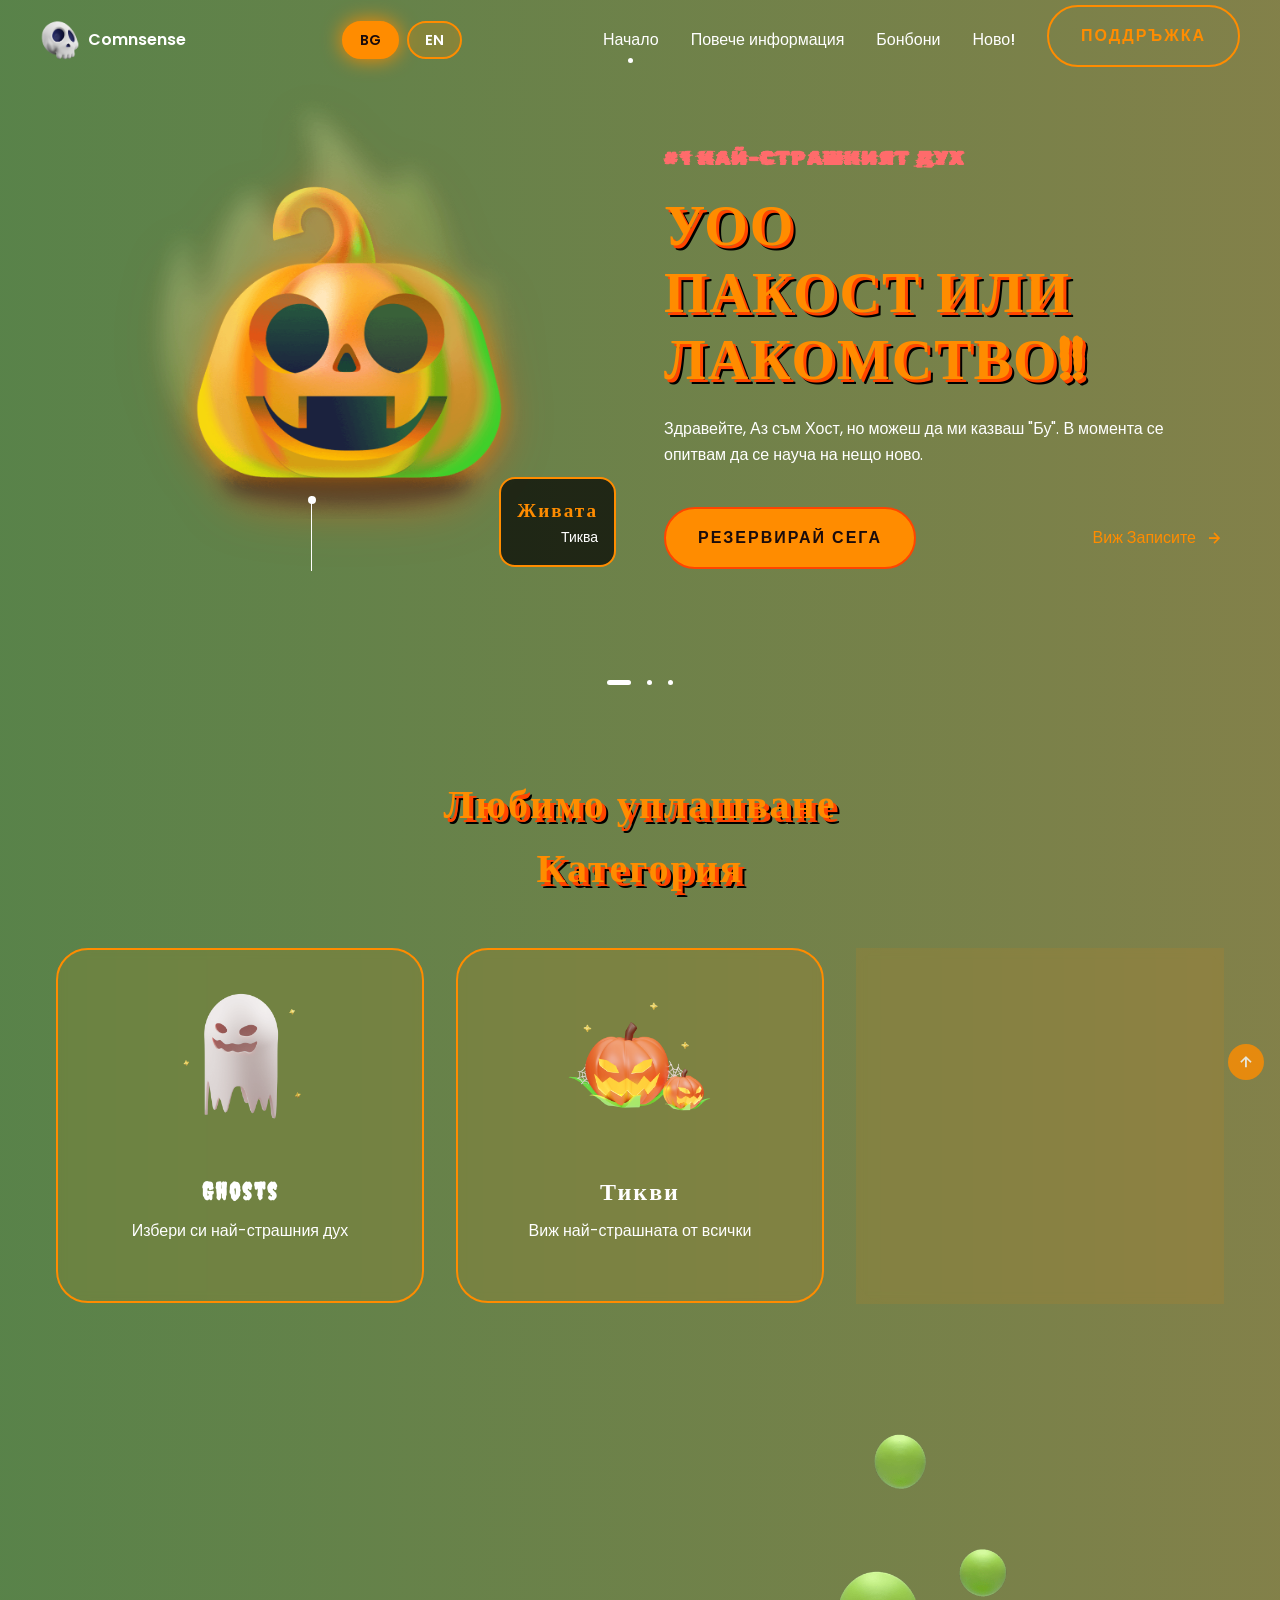
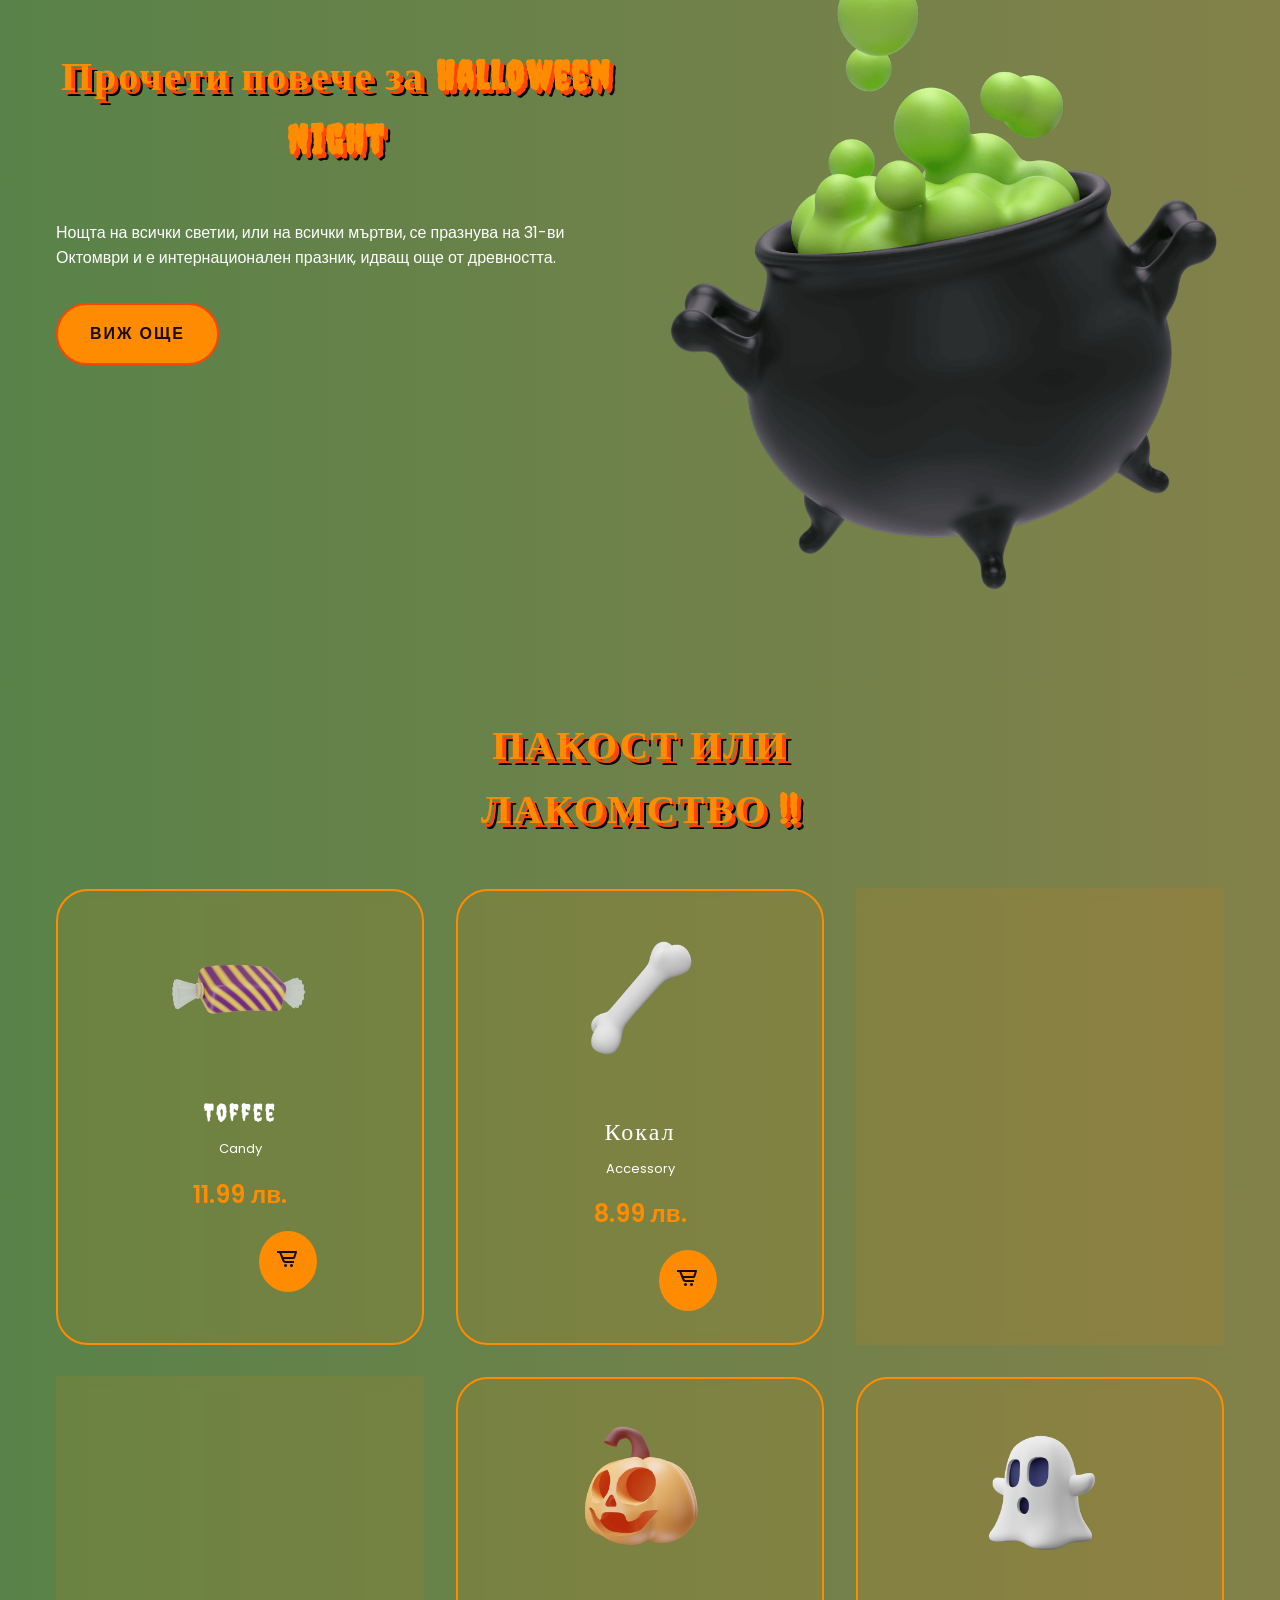
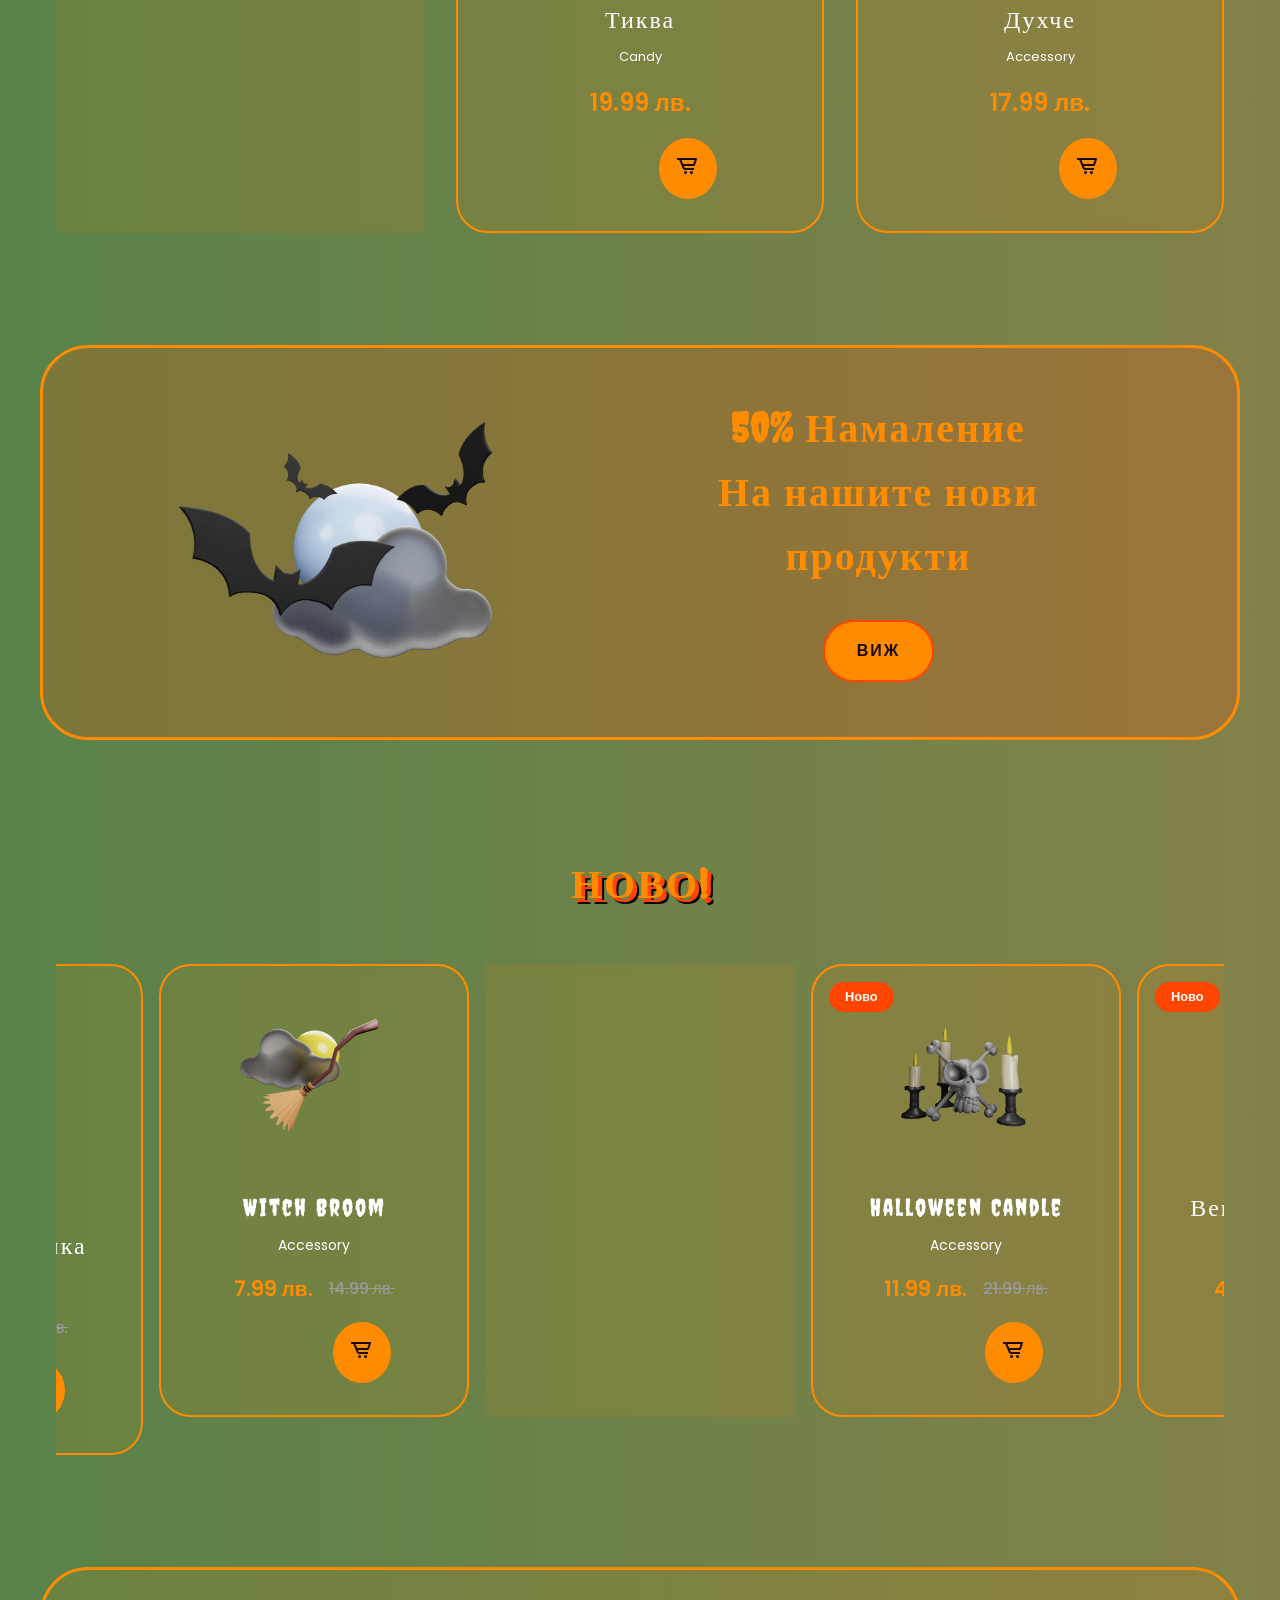
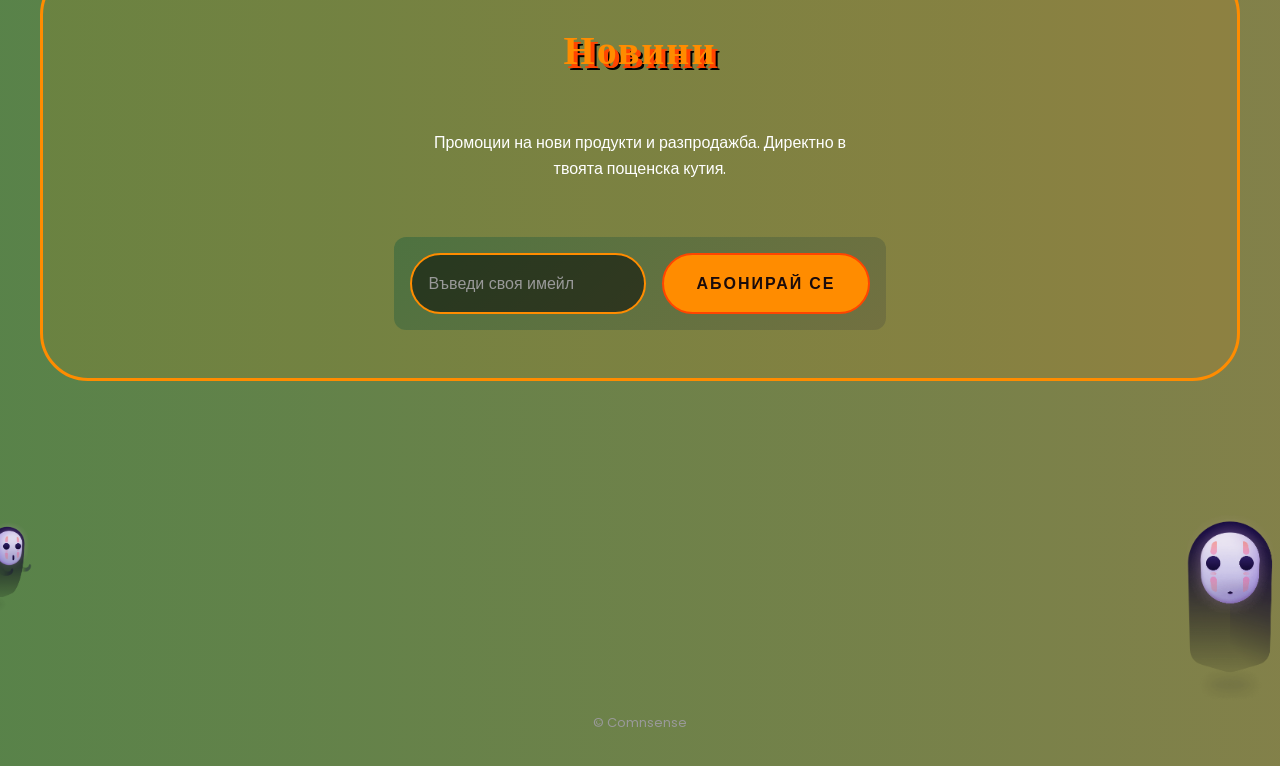
==== commit 658557e1: "Update index.html" ====
--- a/Halloween Website/index.html
+++ b/Halloween Website/index.html
@@ -31,8 +31,7 @@
 
         body {
             font-family: 'Poppins', sans-serif;
-            background: linear-gradient(135deg, #1a0b0b 0%, #2d1a1a 100%);
-            color: #fff;
+             color: #fff;
             line-height: 1.6;
         }
 
@@ -1291,3 +1290,4 @@
     </script>
 </body>
 </html>
+
